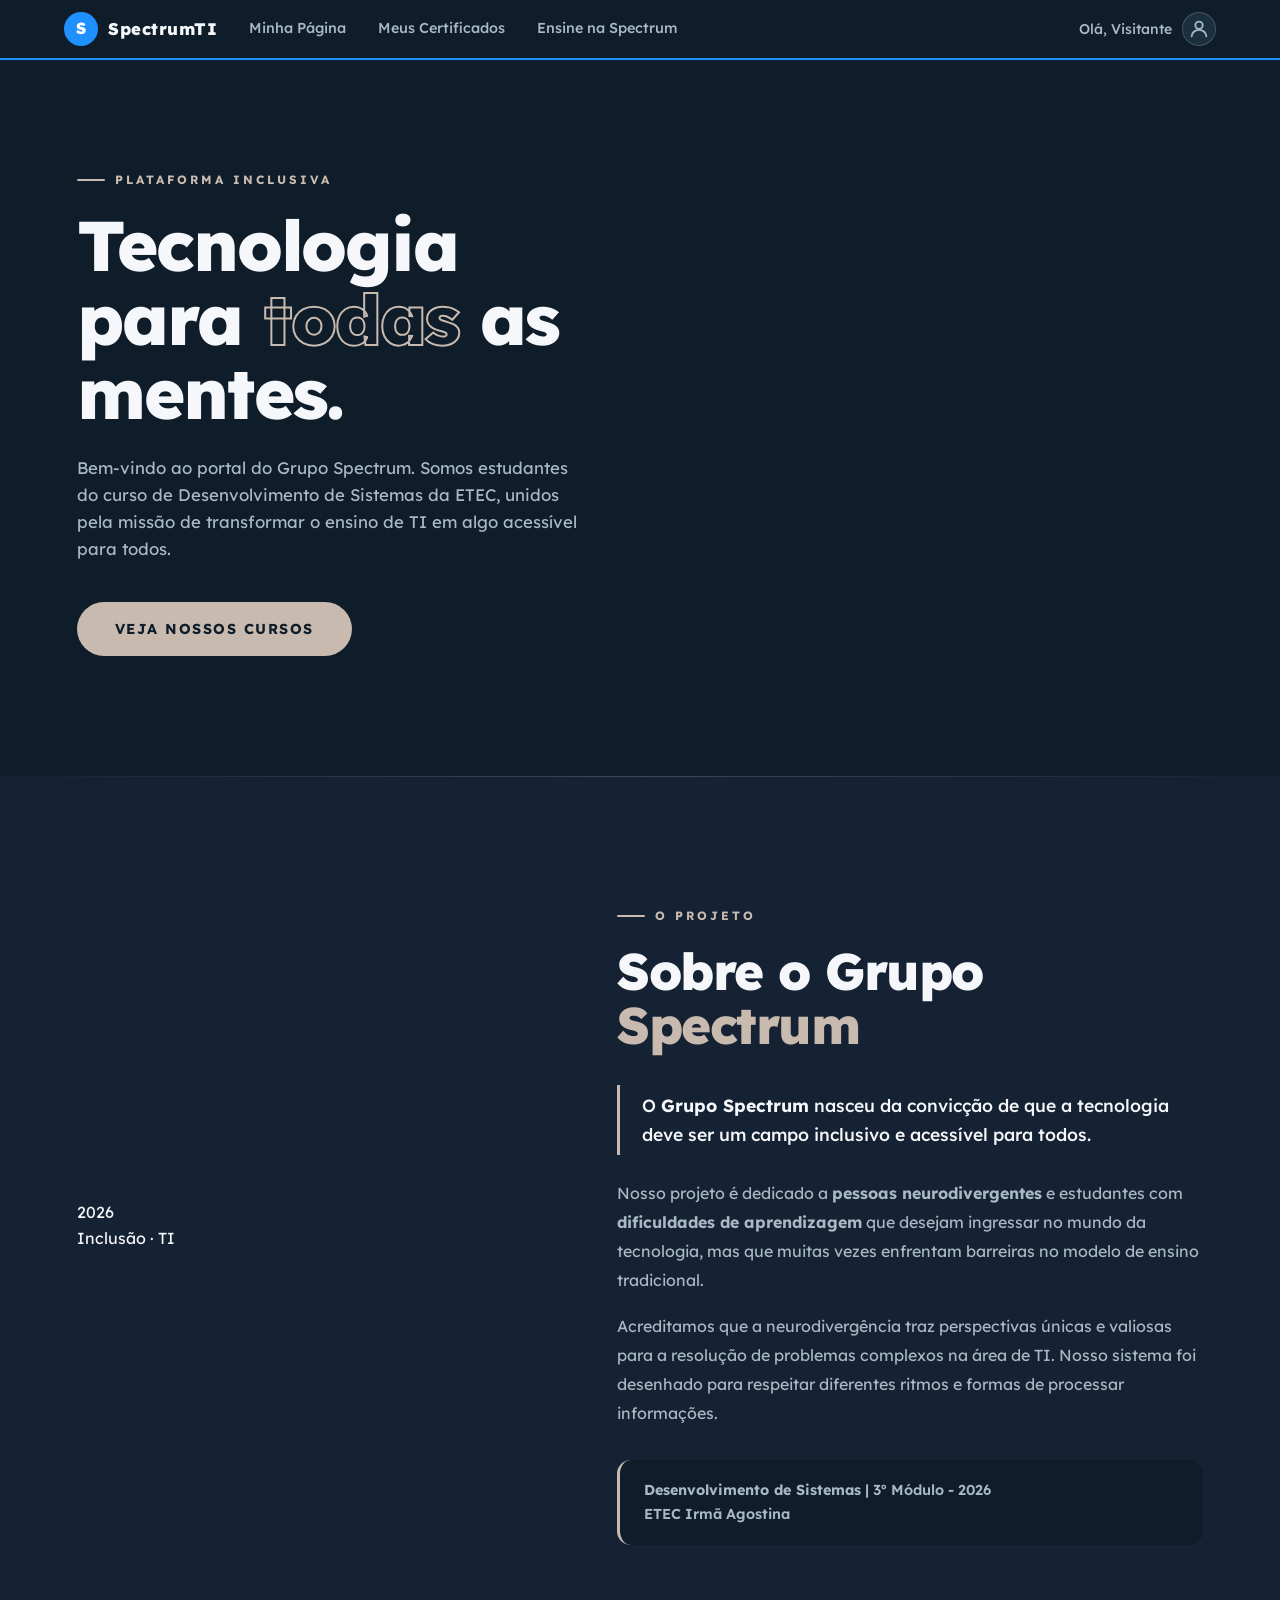
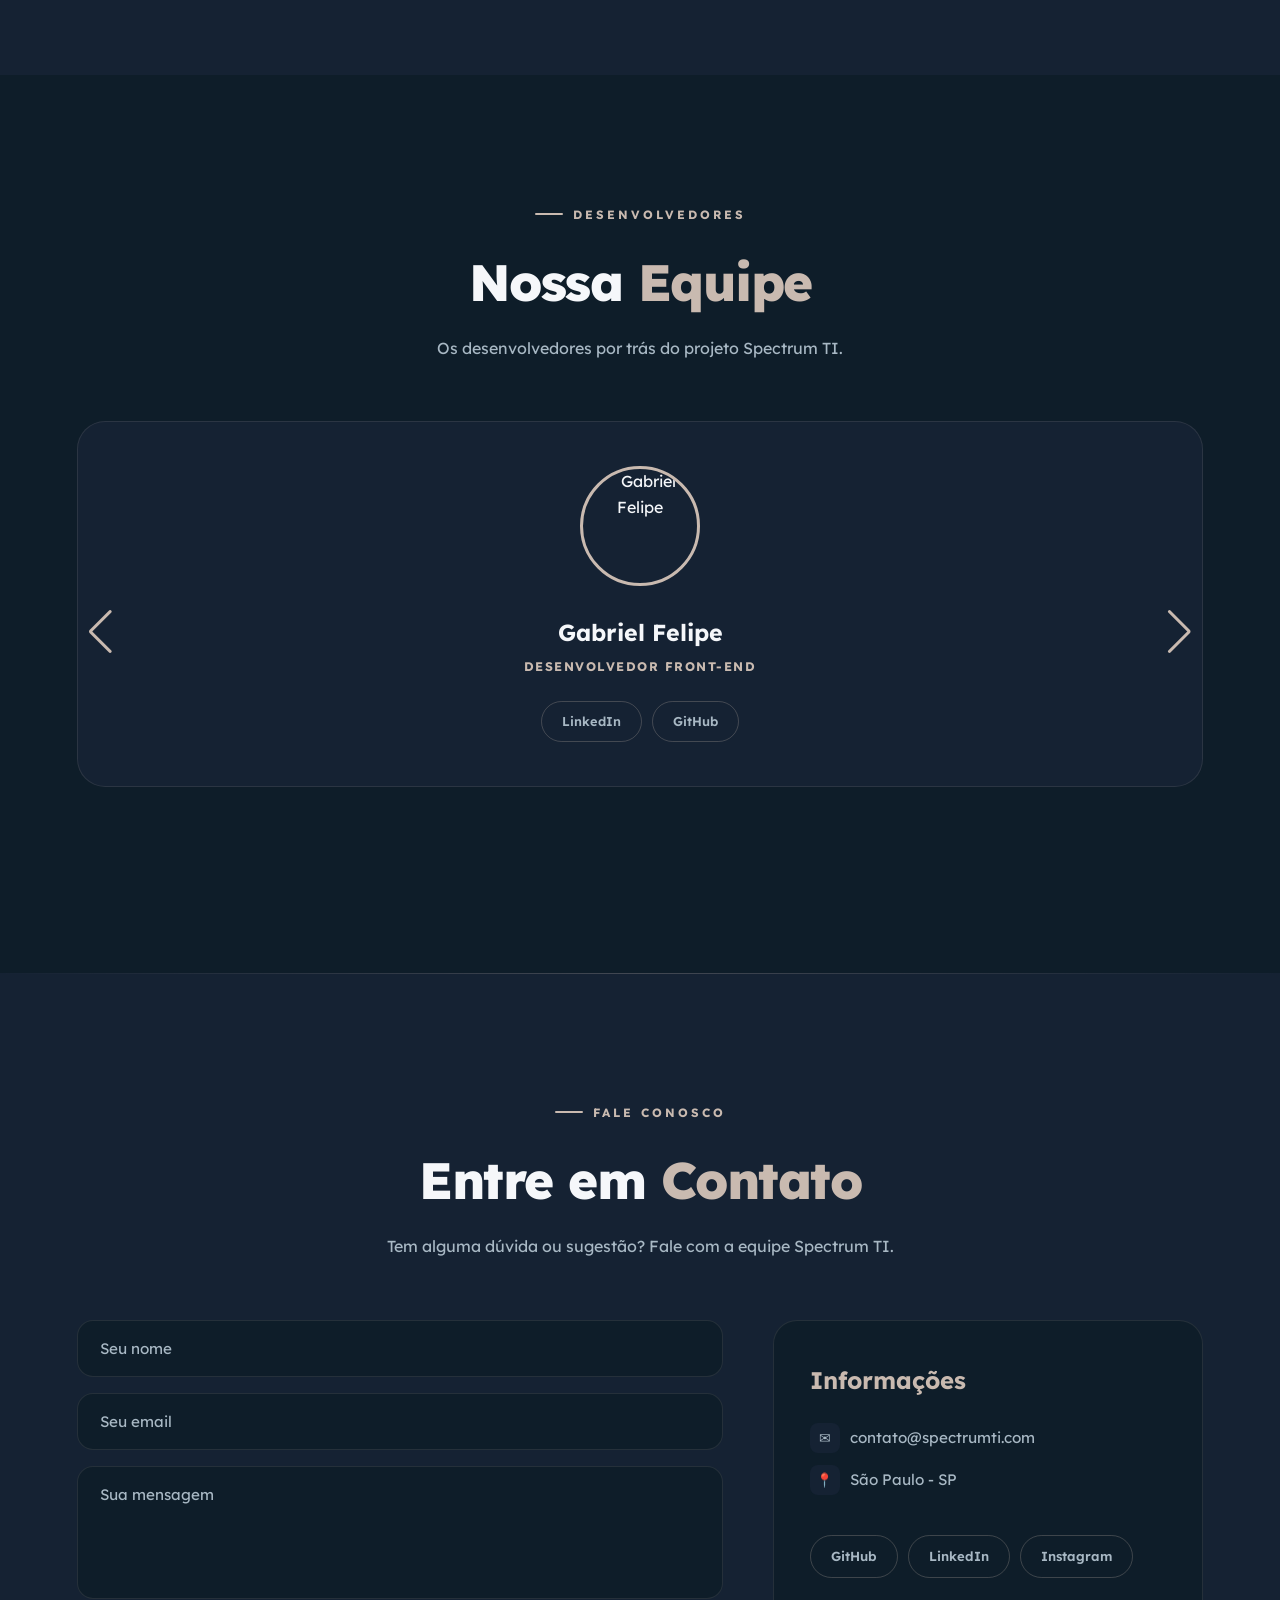
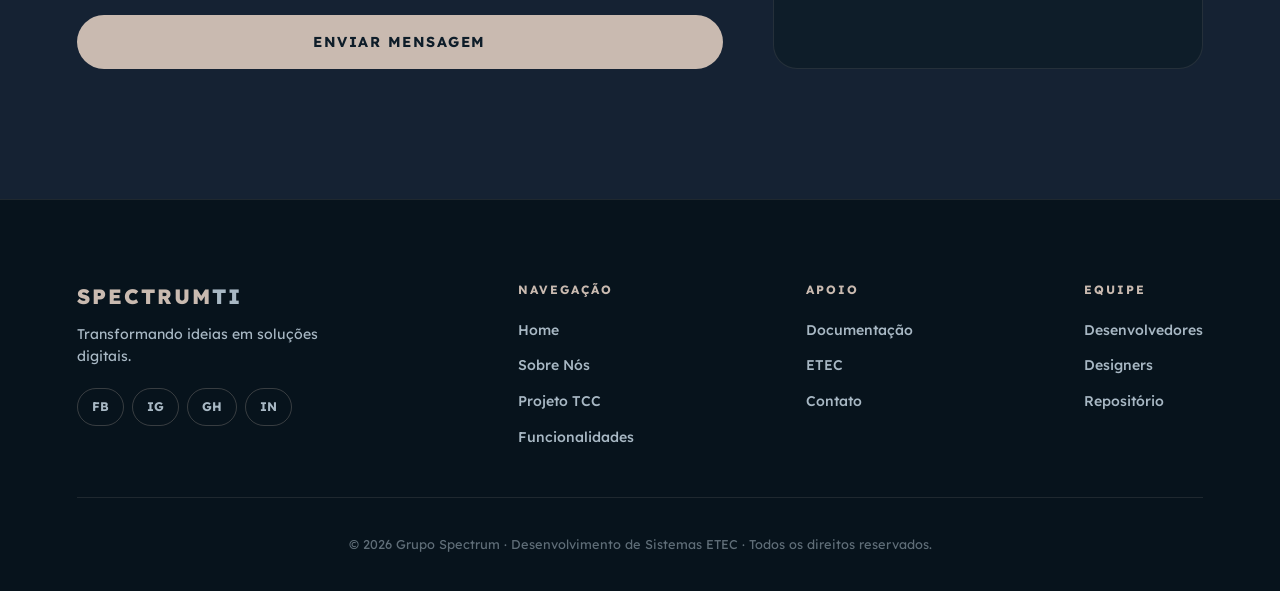
==== index.html @ 2d12f54b "Atualização da landing page" ====
<!DOCTYPE html>
<html lang="pt-br">

<head>
    <meta charset="UTF-8">
    <meta name="viewport" content="width=device-width, initial-scale=1.0">
    <title>Spectrum TI</title>
    <link rel="stylesheet" href="index.css">
    <link rel="shortcut icon" href="favicon.ico" type="image/x-icon">
    <link rel="preconnect" href="https://fonts.googleapis.com">
    <link rel="preconnect" href="https://fonts.gstatic.com" crossorigin>
    <link href="https://fonts.googleapis.com/css2?family=Lexend:wght@400;500;600;700;800&display=swap" rel="stylesheet">
    <link rel="stylesheet" href="https://cdn.jsdelivr.net/npm/swiper@11/swiper-bundle.min.css" />
</head>

<body>

    <!-- HEADER -->
    <header>
        <div class="header-left">
            <div class="site-logo">
                <div class="logo-icon">S</div>
            </div>
            <div class="siteName"><p>SpectrumTI</p></div>
        </div>

        <nav class="navbar">
            <a href="#sobre">Minha Página</a>
            <a href="#equipe">Meus Certificados</a>
            <a href="#">Ensine na Spectrum</a>
        </nav>

        <div class="header-right">
            <span class="header-greeting">Olá, Visitante</span>
            <a href="html/login.html" class="avatar-btn" title="Login">
                <svg xmlns="http://www.w3.org/2000/svg" width="22" height="22" viewBox="0 0 24 24" fill="none" stroke="currentColor" stroke-width="2" stroke-linecap="round" stroke-linejoin="round"><circle cx="12" cy="8" r="4"/><path d="M4 20c0-4 3.6-7 8-7s8 3 8 7"/></svg>
            </a>
        </div>
    </header>

    <!-- HERO -->
    <div class="principalContainer">
        <div class="titulo">
            <div class="hero-eyebrow">Plataforma inclusiva</div>
            <h1>Tecnologia para <span class="highlight">todas</span> as mentes.</h1>
            <p>Bem-vindo ao portal do Grupo Spectrum. Somos estudantes do curso de Desenvolvimento de Sistemas da ETEC, unidos pela missão de transformar o ensino de TI em algo acessível para todos.</p>
            <a href="../Tela Cursos/telaCursos.html">
                <button class="button-74" role="button">Veja nossos Cursos</button>
            </a>
        </div>


    </div>

    <!-- SOBRE -->
    <section class="sobre-nos" id="sobre">
        <div class="sobre-container reveal">

            <div class="sobre-decoracao">
                <div class="caixa-destaque">
                    <span class="ano-destaque">2026</span>
                    <p>Inclusão · TI</p>
                </div>
            </div>

            <div class="sobre-content">
                <div class="accent-line">O Projeto</div>
                <h2 class="sobre-titulo">Sobre o Grupo <span>Spectrum</span></h2>

                <div class="sobre-quote">
                    <p>O <strong>Grupo Spectrum</strong> nasceu da convicção de que a tecnologia deve ser um campo inclusivo e acessível para todos.</p>
                </div>

                <p class="sobre-texto">
                    Nosso projeto é dedicado a <strong>pessoas neurodivergentes</strong> e estudantes com <strong>dificuldades de aprendizagem</strong> que desejam ingressar no mundo da tecnologia, mas que muitas vezes enfrentam barreiras no modelo de ensino tradicional.
                </p>
                <p class="sobre-texto">
                    Acreditamos que a neurodivergência traz perspectivas únicas e valiosas para a resolução de problemas complexos na área de TI. Nosso sistema foi desenhado para respeitar diferentes ritmos e formas de processar informações.
                </p>

                <div class="etec-info">
                    <p><strong>Desenvolvimento de Sistemas</strong> | 3º Módulo - 2026</p>
                    <p>ETEC Irmã Agostina</p>
                </div>
            </div>

        </div>
    </section>

    <!-- EQUIPE -->
    <section class="equipe-section" id="equipe">
        <div class="container-equipe">
            <div class="accent-line center reveal">Desenvolvedores</div>
            <h2 class="titulo-equipe reveal">Nossa <span>Equipe</span></h2>
            <p class="subtitulo-equipe reveal">Os desenvolvedores por trás do projeto Spectrum TI.</p>

            <div class="swiper mySwiper reveal">
                <div class="swiper-wrapper">

                    <div class="swiper-slide">
                        <article class="card-integrante">
                            <div class="foto-container">
                                <img src="./Imagens/fotogb.png" alt="Gabriel Felipe">
                            </div>
                            <div class="info-integrante" id="desenvolvedor">
                                <h3>Gabriel Felipe</h3>
                                <span>Desenvolvedor Front-End</span>
                                <div class="redes-integrante">
                                    <a href="https://www.linkedin.com/in/gabriel-felipe-leme-lazaro-0baa15350/" target="_blank">LinkedIn</a>
                                    <a href="https://github.com/Gabrielfllazaro" target="_blank">GitHub</a>
                                </div>
                            </div>
                        </article>
                    </div>

                    <div class="swiper-slide">
                        <article class="card-integrante">
                            <div class="foto-container">
                                <img src="./Imagens/favicon.ico" alt="João Rafael">
                            </div>
                            <div class="info-integrante" id="desenvolvedor">
                                <h3>João Rafael</h3>
                                <span>Desenvolvedor Front-End</span>
                                <div class="redes-integrante">
                                    <a href="#">LinkedIn</a>
                                    <a href="#">GitHub</a>
                                </div>
                            </div>
                        </article>
                    </div>

                    <div class="swiper-slide">
                        <article class="card-integrante">
                            <div class="foto-container">
                                <img src="./Imagens/favicon.ico" alt="Lucas Machado">
                            </div>
                            <div class="info-integrante" id="desenvolvedor">
                                <h3>Lucas Machado</h3>
                                <span>Desenvolvedor Back-End</span>
                                <div class="redes-integrante">
                                    <a href="#">LinkedIn</a>
                                    <a href="#">GitHub</a>
                                </div>
                            </div>
                        </article>
                    </div>

                    <div class="swiper-slide">
                        <article class="card-integrante">
                            <div class="foto-container">
                                <img src="./Imagens/favicon.ico" alt="Kamilly Santos">
                            </div>
                            <div class="info-integrante" id="design1">
                                <h3>Kamilly Santos</h3>
                                <span>Designer & Documentação</span>
                                <div class="redes-integrante">
                                    <a href="#">LinkedIn</a>
                                    <a href="#">GitHub</a>
                                </div>
                            </div>
                        </article>
                    </div>

                    <div class="swiper-slide">
                        <article class="card-integrante">
                            <div class="foto-container">
                                <img src="./Imagens/favicon.ico" alt="Kaffer Dias">
                            </div>
                            <div class="info-integrante" id="design1">
                                <h3>Kaffer Dias</h3>
                                <span>Líder & Designer</span>
                                <div class="redes-integrante">
                                    <a href="#">LinkedIn</a>
                                    <a href="#">GitHub</a>
                                </div>
                            </div>
                        </article>
                    </div>

                </div>
                <div class="swiper-button-next"></div>
                <div class="swiper-button-prev"></div>
                <div class="swiper-pagination"></div>
            </div>
        </div>
    </section>

    <!-- CONTATO -->
    <section class="contato-section" id="contato">
        <div class="contato-container reveal">
            <div class="accent-line center">Fale Conosco</div>
            <h2 class="contato-titulo">Entre em <span>Contato</span></h2>
            <p class="contato-subtitulo">Tem alguma dúvida ou sugestão? Fale com a equipe Spectrum TI.</p>

            <div class="contato-content">
                <form class="contato-form" id="forms">
                    <input type="text" placeholder="Seu nome" aria-label="Seu nome" required>
                    <input type="email" placeholder="Seu email" aria-label="Seu email" required>
                    <textarea placeholder="Sua mensagem" rows="5" aria-label="Sua mensagem" required></textarea>
                    <button type="submit">Enviar mensagem</button>
                </form>

                <div class="contato-info">
                    <h3>Informações</h3>
                    <p><span class="info-icon">✉</span> contato@spectrumti.com</p>
                    <p><span class="info-icon">📍</span> São Paulo - SP</p>
                    <div class="contato-social">
                        <a href="#">GitHub</a>
                        <a href="#">LinkedIn</a>
                        <a href="#">Instagram</a>
                    </div>
                </div>
            </div>
        </div>
    </section>

    <!-- FOOTER -->
    <footer class="footer-spectrum">
        <div class="footer-container">

            <div class="footer-col">
                <h2 class="footer-logo">SPECTRUM<span>TI</span></h2>
                <p>Transformando ideias em soluções digitais.</p>
                <div class="social-icons">
                    <a href="#">FB</a>
                    <a href="#">IG</a>
                    <a href="#">GH</a>
                    <a href="#">IN</a>
                </div>
            </div>

            <div class="footer-col">
                <h3>Navegação</h3>
                <ul>
                    <li><a href="#">Home</a></li>
                    <li><a href="#sobre">Sobre Nós</a></li>
                    <li><a href="#">Projeto TCC</a></li>
                    <li><a href="#">Funcionalidades</a></li>
                </ul>
            </div>

            <div class="footer-col">
                <h3>Apoio</h3>
                <ul>
                    <li><a href="https://github.com/Gabrielfllazaro/ProjetoTCC" target="_blank">Documentação</a></li>
                    <li><a href="https://etecia.com.br/" target="_blank">ETEC</a></li>
                    <li><a href="#contato">Contato</a></li>
                </ul>
            </div>

            <div class="footer-col">
                <h3>Equipe</h3>
                <ul>
                    <li><a href="#desenvolvedor">Desenvolvedores</a></li>
                    <li><a href="#design1">Designers</a></li>
                    <li><a href="https://github.com/Gabrielfllazaro/ProjetoTCC" target="_blank">Repositório</a></li>
                </ul>
            </div>

        </div>
        <div class="footer-bottom">
            <p>&copy; 2026 Grupo Spectrum · Desenvolvimento de Sistemas ETEC · Todos os direitos reservados.</p>
        </div>
    </footer>

    <script src="https://cdn.jsdelivr.net/npm/swiper@11/swiper-bundle.min.js"></script>
    <script src="./js/carrosel.js"></script>
    <script>
        const reveals = document.querySelectorAll('.reveal');
        const io = new IntersectionObserver((entries) => {
            entries.forEach(e => {
                if (e.isIntersecting) {
                    e.target.classList.add('visible');
                    io.unobserve(e.target);
                }
            });
        }, { threshold: 0.1 });
        reveals.forEach(el => io.observe(el));
    </script>

</body>
</html>
---- index.css ----
@import url('https://fonts.googleapis.com/css2?family=Lexend:wght@400;500;600;700;800&display=swap');

/* ─── RESET & VARIÁVEIS ─── */
* { margin: 0; padding: 0; box-sizing: border-box; }

:root {
    --bg:          #0E1D29;
    --bg-soft:     #152233;
    --card:        #1E384B;
    --text:        #F5F7FA;
    --text-soft:   #A8B8C4;
    --accent:      #C9BAB0;
    --border:      rgba(201, 186, 176, 0.12);
    --border-hard: rgba(201, 186, 176, 0.25);
}

html { scroll-behavior: smooth; }

body {
    background: var(--bg);
    color: var(--text);
    font-family: 'Lexend', sans-serif;
    line-height: 1.6;
    overflow-x: hidden;
}

/* ─── SCROLL REVEAL ─── */
.reveal {
    opacity: 0;
    transform: translateY(28px);
    transition: opacity .7s ease, transform .7s ease;
}
.reveal.visible {
    opacity: 1;
    transform: translateY(0);
}

/* ─── ACCENT LINE (eyebrow) ─── */
.accent-line {
    display: flex;
    align-items: center;
    gap: 10px;
    color: var(--accent);
    font-size: 0.75rem;
    font-weight: 700;
    letter-spacing: 3px;
    text-transform: uppercase;
    margin-bottom: 18px;
}
.accent-line::before {
    content: "";
    width: 28px;
    height: 2px;
    background: var(--accent);
    border-radius: 2px;
    flex-shrink: 0;
}
.accent-line.center { justify-content: center; }

/* ─── HEADER ─── */
header {
    width: 100%;
    padding: 0 5%;
    height: 60px;
    border-bottom: 2px solid #1E90FF;
    display: flex;
    justify-content: space-between;
    align-items: center;
    position: sticky;
    top: 0;
    background: #0E1D29;
    z-index: 999;
    gap: 32px;
}

.header-left {
    display: flex;
    align-items: center;
    gap: 10px;
    flex-shrink: 0;
}

.logo-icon {
    width: 34px; height: 34px;
    background: #1E90FF;
    border-radius: 50%;
    display: flex;
    align-items: center;
    justify-content: center;
    font-size: 1rem;
    font-weight: 800;
    color: #fff;
}

.siteName p {
    font-size: 1.05rem;
    font-weight: 800;
    letter-spacing: 0.5px;
    color: var(--text);
}

.navbar {
    display: flex;
    align-items: center;
    gap: 32px;
    flex: 1;
}

.navbar a {
    text-decoration: none;
    color: var(--text-soft);
    font-weight: 500;
    font-size: 0.9rem;
    transition: color .25s;
    white-space: nowrap;
}
.navbar a:hover { color: var(--text); }

.header-right {
    display: flex;
    align-items: center;
    gap: 10px;
    flex-shrink: 0;
}

.header-greeting {
    font-size: 0.88rem;
    color: var(--text-soft);
    font-weight: 500;
    white-space: nowrap;
}

.avatar-btn {
    width: 34px; height: 34px;
    border-radius: 50%;
    background: #1a3040;
    border: 1px solid var(--border-hard);
    display: flex;
    align-items: center;
    justify-content: center;
    color: var(--text-soft);
    text-decoration: none;
    transition: border-color .25s, color .25s;
}
.avatar-btn:hover { border-color: #1E90FF; color: var(--text); }

/* ─── HERO ─── */
.principalContainer {
    max-width: 1300px;
    margin: 0 auto;
    padding: 110px 6% 120px;
    display: grid;
    grid-template-columns: 1fr 1fr;
    align-items: center;
    gap: 60px;
}

/* Eyebrow do hero */
.hero-eyebrow {
    display: flex;
    align-items: center;
    gap: 10px;
    color: var(--accent);
    font-size: 0.75rem;
    font-weight: 700;
    letter-spacing: 3px;
    text-transform: uppercase;
    margin-bottom: 20px;
    opacity: 0;
    animation: fadeUp .6s .1s forwards;
}
.hero-eyebrow::before {
    content: "";
    width: 28px; height: 2px;
    background: var(--accent);
    border-radius: 2px;
}

.titulo h1 {
    font-size: clamp(3.2rem, 5.5vw, 5.2rem);
    font-weight: 800;
    line-height: 1.05;
    letter-spacing: -2px;
    margin-bottom: 24px;
    color: var(--text);
    opacity: 0;
    animation: fadeUp .7s .25s forwards;
}

.titulo h1 .highlight {
    color: transparent;
    -webkit-text-stroke: 2px var(--accent);
}

.titulo p {
    font-size: 1.05rem;
    color: var(--text-soft);
    max-width: 50ch;
    margin-bottom: 40px;
    opacity: 0;
    animation: fadeUp .7s .4s forwards;
}

.button-74 {
    background: var(--accent);
    color: var(--bg);
    border: none;
    padding: 18px 38px;
    border-radius: 50px;
    font-family: 'Lexend', sans-serif;
    font-size: 0.9rem;
    font-weight: 700;
    text-transform: uppercase;
    letter-spacing: 1.5px;
    cursor: pointer;
    transition: transform .25s, background .25s;
    opacity: 0;
    animation: fadeUp .7s .55s forwards;
}
.button-74:hover { transform: translateY(-3px); background: var(--text); }

/* Collage lado direito */
.hero-collage {
    position: relative;
    height: 520px;
    opacity: 0;
    animation: fadeIn .9s .5s forwards;
}

.hero-dots {
    position: absolute;
    top: -20px; right: 0;
    width: 110px; height: 110px;
    background-image: radial-gradient(circle, var(--accent) 1.5px, transparent 1.5px);
    background-size: 14px 14px;
    opacity: 0.15;
    z-index: 0;
}

.collage-card {
    position: absolute;
    border-radius: 22px;
    overflow: hidden;
    box-shadow: 0 20px 50px rgba(0,0,0,.5);
}

.collage-card img {
    width: 100%; height: 100%;
    object-fit: cover;
    display: block;
}

.c1 {
    width: 255px; height: 330px;
    top: 30px; left: 30px;
    background: linear-gradient(145deg, #1E3A50, #2A5570);
    transform: rotate(-3deg);
    z-index: 1;
}
.c2 {
    width: 210px; height: 190px;
    top: 10px; right: 10px;
    background: linear-gradient(145deg, #2C4A60, #1A3345);
    transform: rotate(2.5deg);
    z-index: 2;
}
.c3 {
    width: 195px; height: 215px;
    bottom: 30px; right: 50px;
    background: linear-gradient(145deg, #3A5A6E, #1E3A50);
    transform: rotate(-2deg);
    z-index: 3;
}

.placeholder-img {
    width: 100%; height: 100%;
    display: flex;
    align-items: center;
    justify-content: center;
    font-size: 0.75rem;
    font-weight: 600;
    color: rgba(255,255,255,.2);
    letter-spacing: 1px;
    text-transform: uppercase;
}

.hero-badge {
    position: absolute;
    bottom: 55px; left: 10px;
    background: var(--bg-soft);
    border: 1px solid var(--border-hard);
    border-radius: 14px;
    padding: 14px 20px;
    z-index: 10;
    backdrop-filter: blur(10px);
}
.badge-num {
    font-size: 1.7rem;
    font-weight: 800;
    color: var(--accent);
    letter-spacing: -1px;
    line-height: 1;
}
.badge-label {
    font-size: 0.68rem;
    color: var(--text-soft);
    text-transform: uppercase;
    letter-spacing: 1.5px;
    font-weight: 600;
    margin-top: 4px;
}

/* ─── SOBRE ─── */
.sobre-nos {
    padding: 130px 6%;
    background: var(--bg-soft);
    position: relative;
}
.sobre-nos::before {
    content: "";
    position: absolute;
    top: 0; left: 0; right: 0;
    height: 1px;
    background: linear-gradient(90deg, transparent, var(--accent), transparent);
    opacity: 0.25;
}

.sobre-container {
    max-width: 1300px;
    margin: 0 auto;
    display: grid;
    grid-template-columns: 1fr 1.3fr;
    gap: 90px;
    align-items: center;
}

/* Foto à esquerda */
.sobre-decoracao { position: relative; }

.sobre-photo {
    width: 100%;
    aspect-ratio: 4/5;
    border-radius: 26px;
    overflow: hidden;
    background: linear-gradient(145deg, #1A3347, #2A5570 60%, #1A3347);
    box-shadow: 0 28px 64px rgba(0,0,0,.45);
}
.sobre-photo img {
    width: 100%; height: 100%;
    object-fit: cover;
    display: block;
}

.sobre-float {
    position: absolute;
    bottom: -20px; right: -20px;
    background: var(--bg);
    border: 1px solid var(--border-hard);
    border-radius: 18px;
    padding: 18px 26px;
    min-width: 160px;
}
.float-year {
    font-size: 2.2rem;
    font-weight: 800;
    color: var(--accent);
    letter-spacing: -2px;
    line-height: 1;
}
.float-label {
    font-size: 0.68rem;
    font-weight: 700;
    color: var(--text-soft);
    text-transform: uppercase;
    letter-spacing: 2px;
    margin-top: 5px;
}

/* Texto à direita */
.sobre-titulo {
    font-size: clamp(2.6rem, 4vw, 3.8rem);
    font-weight: 800;
    letter-spacing: -1.5px;
    line-height: 1.07;
    margin-bottom: 32px;
}
.sobre-titulo span { color: var(--accent); }

.sobre-quote {
    border-left: 3px solid var(--accent);
    padding: 6px 0 6px 22px;
    margin-bottom: 24px;
}
.sobre-quote p {
    font-size: 1.1rem;
    color: var(--text);
    font-weight: 500;
    line-height: 1.65;
}

.sobre-texto {
    font-size: 1rem;
    color: var(--text-soft);
    line-height: 1.8;
    margin-bottom: 18px;
}

.etec-info {
    margin-top: 32px;
    padding: 18px 24px;
    border-radius: 14px;
    background: var(--bg);
    border-left: 3px solid var(--accent);
}
.etec-info p {
    color: var(--text-soft);
    font-size: 0.9rem;
    font-weight: 600;
    line-height: 1.7;
}

/* ─── EQUIPE ─── */
.equipe-section {
    padding: 130px 6%;
}

.container-equipe {
    max-width: 1300px;
    margin: 0 auto;
    text-align: center;
}

.titulo-equipe {
    font-size: clamp(2.6rem, 4vw, 3.8rem);
    font-weight: 800;
    letter-spacing: -1.5px;
    margin-bottom: 12px;
}
.titulo-equipe span { color: var(--accent); }

.subtitulo-equipe {
    color: var(--text-soft);
    font-size: 1rem;
    margin-bottom: 60px;
}

/* Swiper overrides */
.swiper { padding-bottom: 56px !important; }

.swiper-button-next,
.swiper-button-prev {
    color: var(--accent) !important;
}

.swiper-pagination-bullet {
    background: var(--text-soft) !important;
    opacity: 0.4;
}
.swiper-pagination-bullet-active {
    background: var(--accent) !important;
    opacity: 1;
}

.card-integrante {
    background: var(--bg-soft);
    border: 1px solid var(--border);
    border-radius: 28px;
    padding: 44px 28px;
    transition: transform .3s, border-color .3s, background .3s;
    text-align: center;
}
.card-integrante:hover {
    transform: translateY(-8px);
    border-color: var(--accent);
    background: var(--card);
}

.foto-container {
    width: 120px; height: 120px;
    margin: 0 auto 28px;
    border-radius: 50%;
    overflow: hidden;
    border: 3px solid var(--accent);
}
.foto-container img {
    width: 100%; height: 100%;
    object-fit: cover;
}

.info-integrante h3 {
    font-size: 1.45rem;
    font-weight: 700;
    margin-bottom: 6px;
}
.info-integrante span {
    color: var(--accent);
    font-size: 0.78rem;
    font-weight: 700;
    text-transform: uppercase;
    letter-spacing: 1.5px;
    display: block;
    margin-bottom: 24px;
}

.redes-integrante {
    display: flex;
    justify-content: center;
    gap: 10px;
    flex-wrap: wrap;
}
.redes-integrante a {
    text-decoration: none;
    color: var(--text-soft);
    border: 1px solid var(--border-hard);
    padding: 9px 20px;
    border-radius: 50px;
    font-size: 0.8rem;
    font-weight: 600;
    transition: .25s;
}
.redes-integrante a:hover {
    background: var(--accent);
    color: var(--bg);
    border-color: var(--accent);
}

/* ─── CONTATO ─── */
.contato-section {
    padding: 130px 6%;
    background: var(--bg-soft);
    position: relative;
}
.contato-section::before {
    content: "";
    position: absolute;
    top: 0; left: 0; right: 0;
    height: 1px;
    background: linear-gradient(90deg, transparent, var(--accent), transparent);
    opacity: 0.25;
}

.contato-container {
    max-width: 1300px;
    margin: 0 auto;
    text-align: center;
}

.contato-titulo {
    font-size: clamp(2.6rem, 4vw, 3.8rem);
    font-weight: 800;
    letter-spacing: -1.5px;
    margin-bottom: 12px;
}
.contato-titulo span { color: var(--accent); }

.contato-subtitulo {
    color: var(--text-soft);
    font-size: 1rem;
    margin-bottom: 60px;
}

.contato-content {
    display: grid;
    grid-template-columns: 1.5fr 1fr;
    gap: 50px;
    text-align: left;
}

.contato-form {
    display: flex;
    flex-direction: column;
    gap: 16px;
}
.contato-form input,
.contato-form textarea {
    background: var(--bg);
    border: 1px solid var(--border);
    color: var(--text);
    padding: 18px 22px;
    border-radius: 16px;
    font-family: 'Lexend', sans-serif;
    font-size: 0.95rem;
    resize: none;
    transition: border-color .25s;
}
.contato-form input::placeholder,
.contato-form textarea::placeholder { color: var(--text-soft); }
.contato-form input:focus,
.contato-form textarea:focus {
    outline: none;
    border-color: var(--accent);
}
.contato-form button {
    background: var(--accent);
    color: var(--bg);
    border: none;
    padding: 18px;
    border-radius: 50px;
    font-family: 'Lexend', sans-serif;
    font-size: 0.9rem;
    font-weight: 700;
    text-transform: uppercase;
    letter-spacing: 1.5px;
    cursor: pointer;
    transition: .25s;
}
.contato-form button:hover { background: var(--text); transform: translateY(-2px); }

.contato-info {
    background: var(--bg);
    border: 1px solid var(--border);
    border-radius: 24px;
    padding: 40px 36px;
    display: flex;
    flex-direction: column;
    gap: 0;
}
.contato-info h3 {
    font-size: 1.5rem;
    font-weight: 700;
    color: var(--accent);
    margin-bottom: 24px;
}
.contato-info p {
    color: var(--text-soft);
    font-size: 0.95rem;
    margin-bottom: 12px;
    display: flex;
    align-items: center;
    gap: 10px;
}
.info-icon {
    width: 30px; height: 30px;
    background: var(--bg-soft);
    border-radius: 8px;
    display: flex;
    align-items: center;
    justify-content: center;
    font-size: 0.85rem;
    flex-shrink: 0;
}

.contato-social {
    display: flex;
    gap: 10px;
    flex-wrap: wrap;
    margin-top: 28px;
}
.contato-social a {
    text-decoration: none;
    color: var(--text-soft);
    border: 1px solid var(--border-hard);
    padding: 10px 20px;
    border-radius: 50px;
    font-size: 0.82rem;
    font-weight: 600;
    transition: .25s;
}
.contato-social a:hover {
    background: var(--accent);
    color: var(--bg);
    border-color: var(--accent);
}

/* ─── FOOTER ─── */
.footer-spectrum {
    background: #07131C;
    padding: 80px 6% 36px;
    border-top: 1px solid var(--border);
}

.footer-container {
    max-width: 1300px;
    margin: 0 auto;
    display: flex;
    justify-content: space-between;
    gap: 50px;
    flex-wrap: wrap;
    padding-bottom: 48px;
    margin-bottom: 36px;
    border-bottom: 1px solid var(--border);
}

.footer-logo {
    font-size: 1.3rem;
    font-weight: 800;
    letter-spacing: 2px;
    color: var(--accent);
    margin-bottom: 10px;
}
.footer-logo span { color: var(--text-soft); }

.footer-col > p {
    color: var(--text-soft);
    font-size: 0.88rem;
    max-width: 30ch;
    margin-bottom: 20px;
}

.social-icons {
    display: flex;
    gap: 8px;
}
.social-icons a {
    text-decoration: none;
    color: var(--text-soft);
    border: 1px solid var(--border-hard);
    padding: 8px 14px;
    border-radius: 50px;
    font-size: 0.78rem;
    font-weight: 700;
    transition: .25s;
}
.social-icons a:hover { background: var(--accent); color: var(--bg); border-color: var(--accent); }

.footer-col h3 {
    font-size: 0.75rem;
    font-weight: 700;
    text-transform: uppercase;
    letter-spacing: 2px;
    color: var(--accent);
    margin-bottom: 18px;
}

.footer-col ul {
    list-style: none;
    display: flex;
    flex-direction: column;
    gap: 10px;
}
.footer-col ul li a {
    text-decoration: none;
    color: var(--text-soft);
    font-size: 0.88rem;
    font-weight: 500;
    transition: color .2s;
}
.footer-col ul li a:hover { color: var(--accent); }

.footer-bottom {
    max-width: 1300px;
    margin: 0 auto;
    text-align: center;
    color: var(--text-soft);
    font-size: 0.8rem;
    opacity: 0.55;
}

/* ─── ANIMAÇÕES ─── */
@keyframes fadeUp {
    from { opacity: 0; transform: translateY(22px); }
    to   { opacity: 1; transform: translateY(0); }
}
@keyframes fadeIn {
    from { opacity: 0; }
    to   { opacity: 1; }
}

/* ─── RESPONSIVO ─── */
@media (max-width: 1024px) {
    .principalContainer { grid-template-columns: 1fr; }
    .hero-collage { display: none; }
    .sobre-container { grid-template-columns: 1fr; gap: 60px; }
    .sobre-float { right: 0; bottom: -16px; }
    .contato-content { grid-template-columns: 1fr; }
}

@media (max-width: 600px) {
    .navbar { display: none; }
    .titulo h1 { font-size: 2.8rem; letter-spacing: -1px; }
    .sobre-titulo,
    .titulo-equipe,
    .contato-titulo { font-size: 2.4rem; }
    .footer-container { flex-direction: column; gap: 32px; }
}
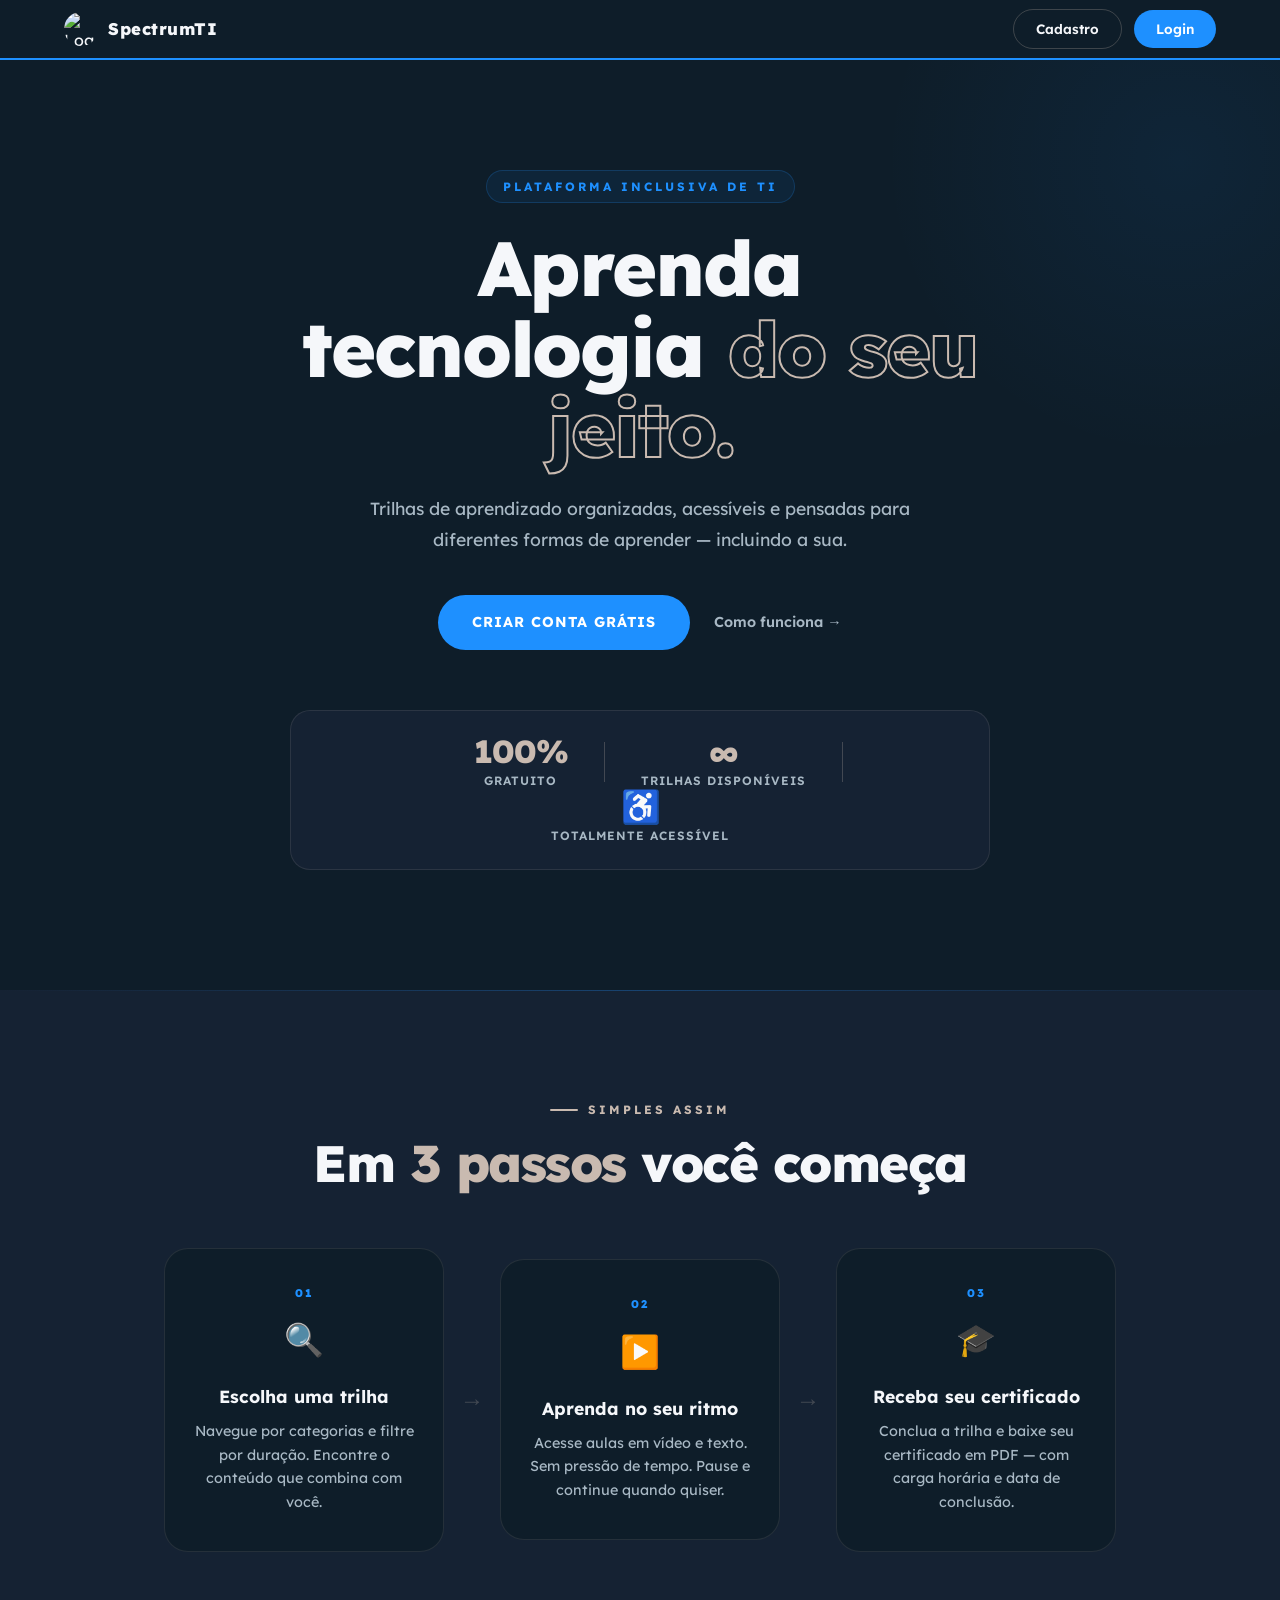
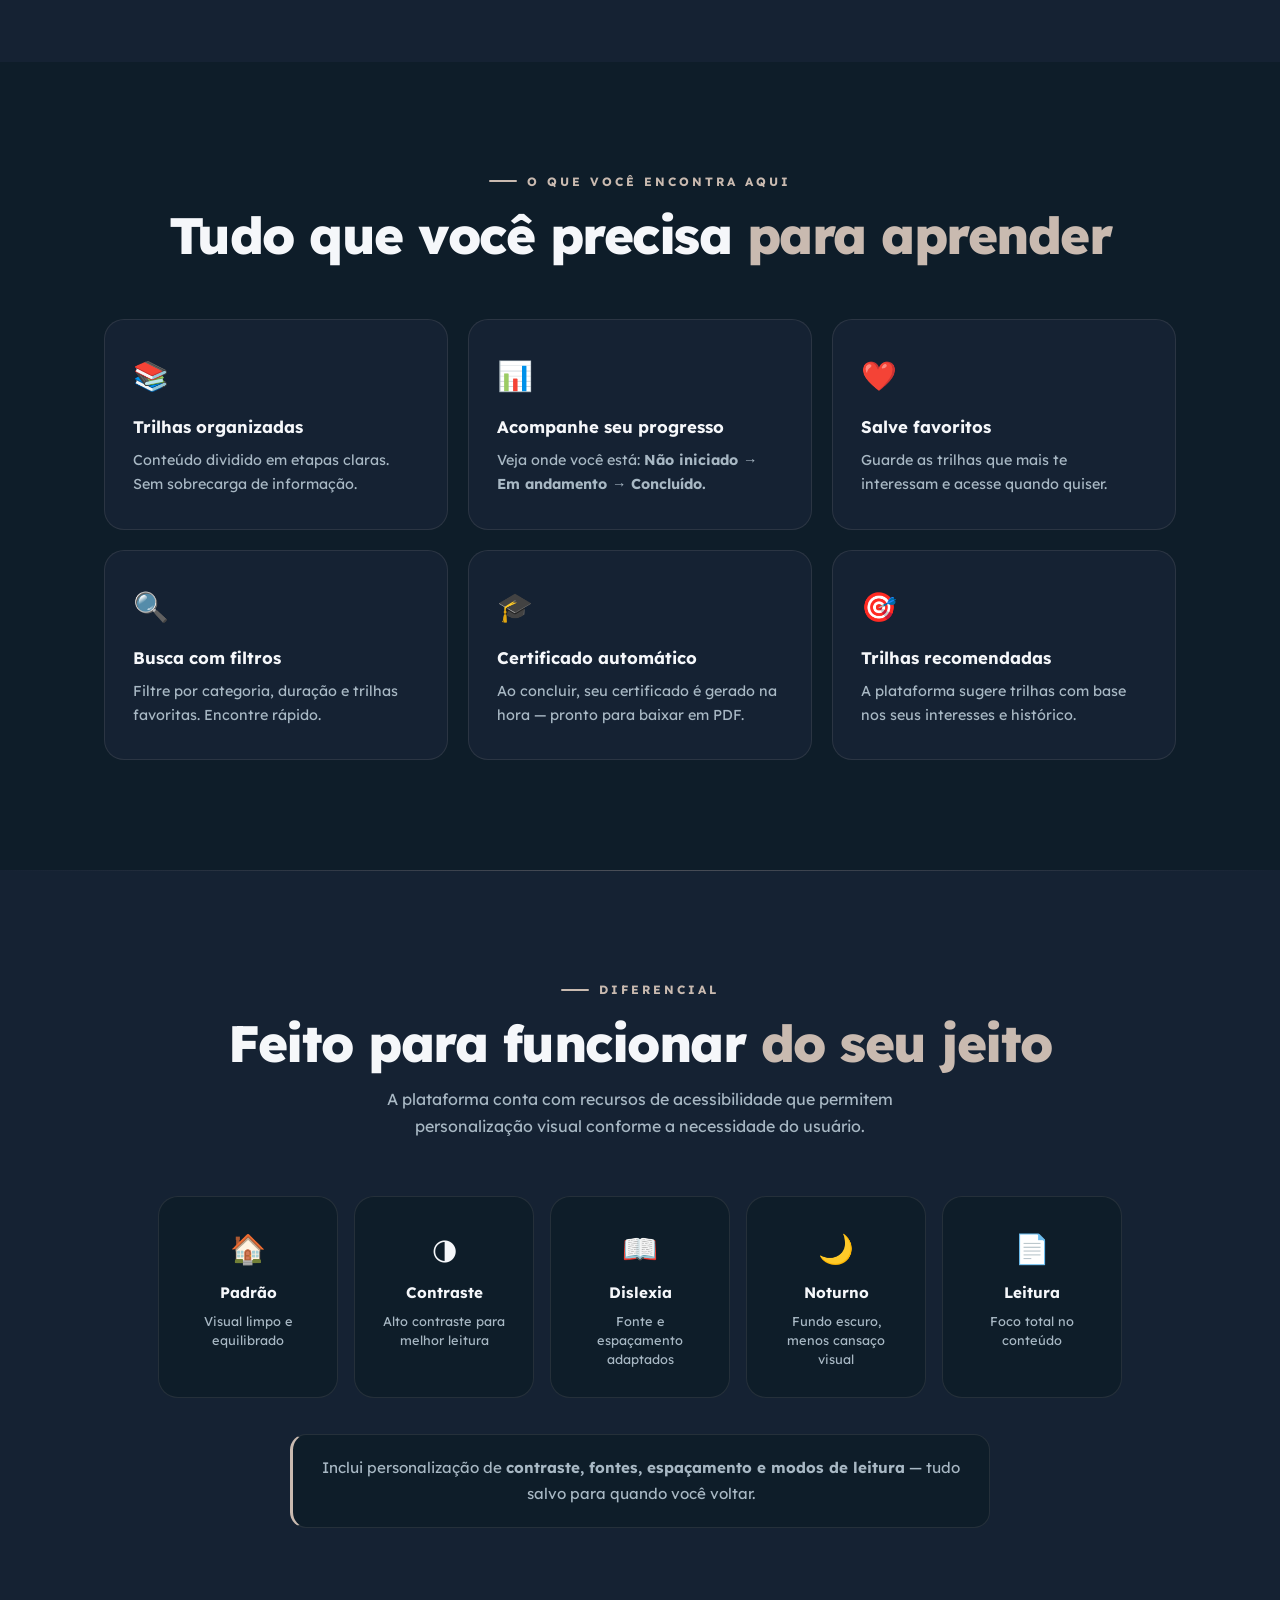
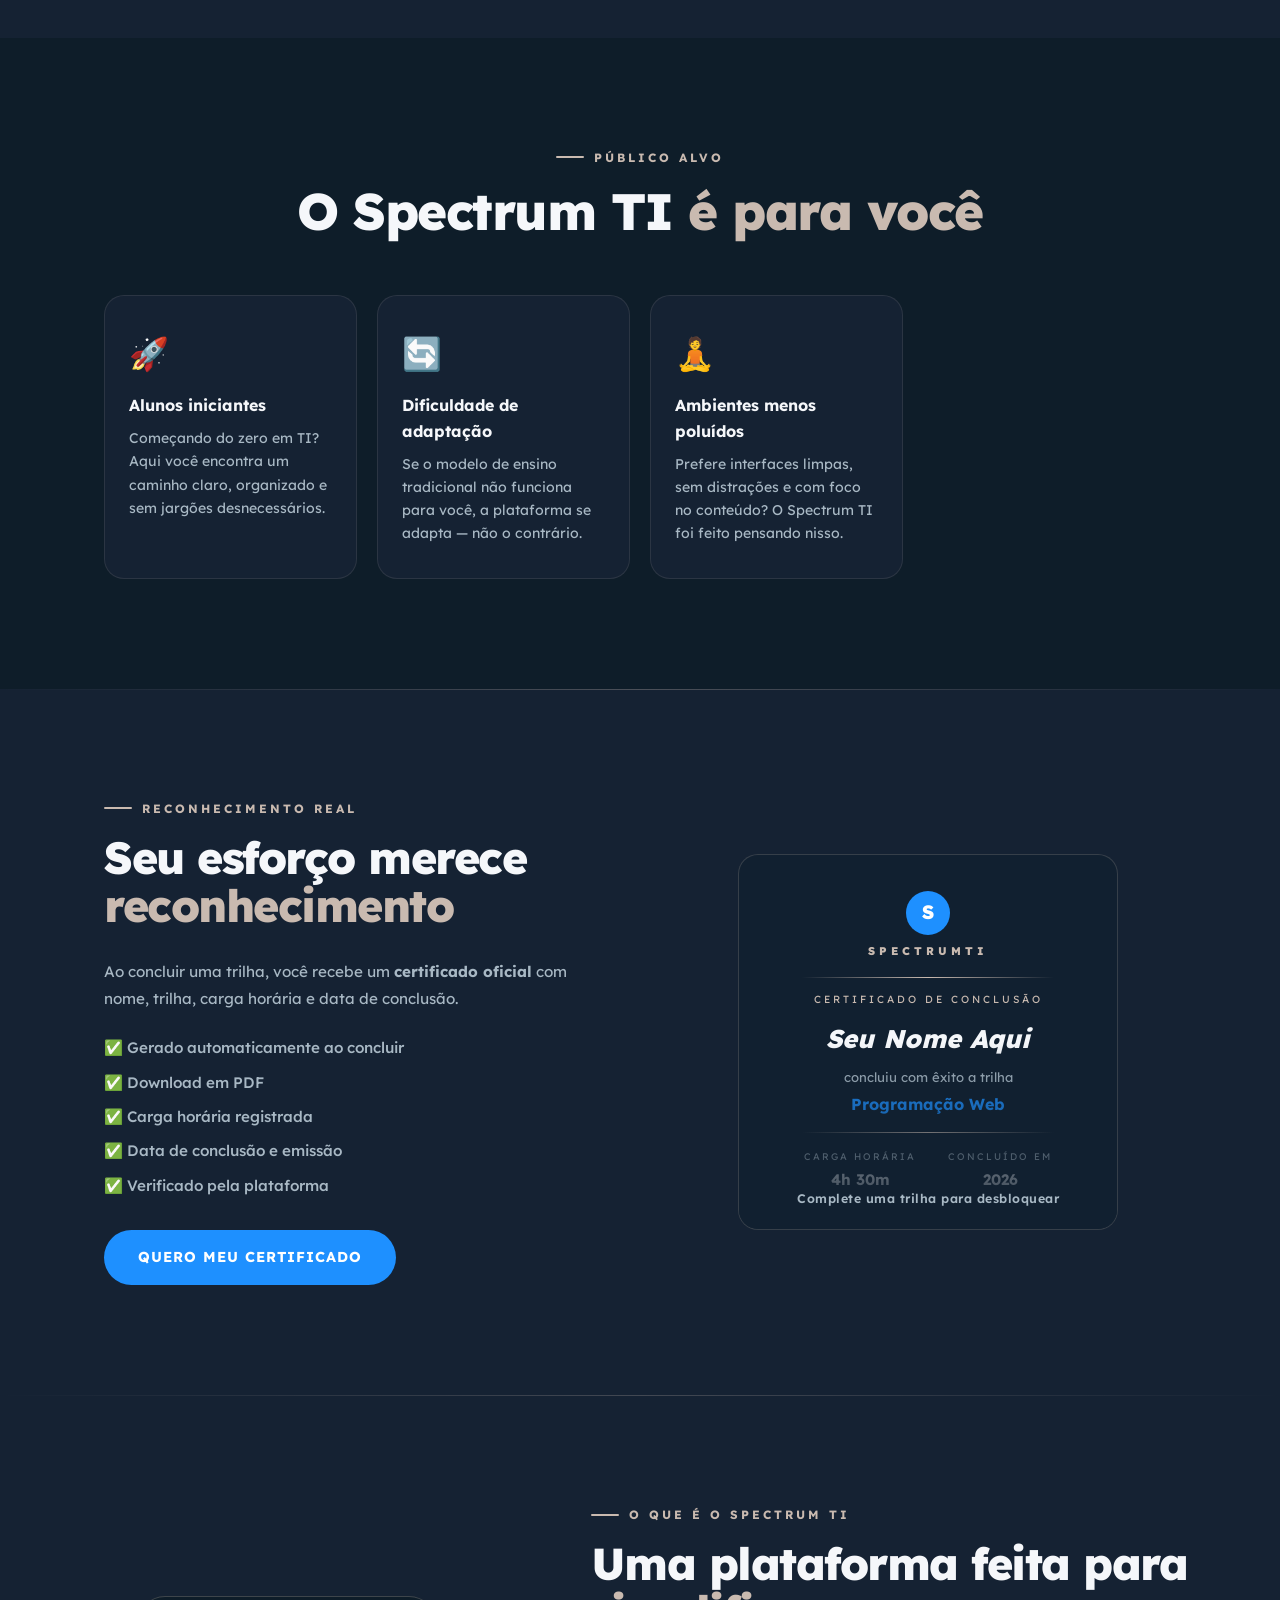
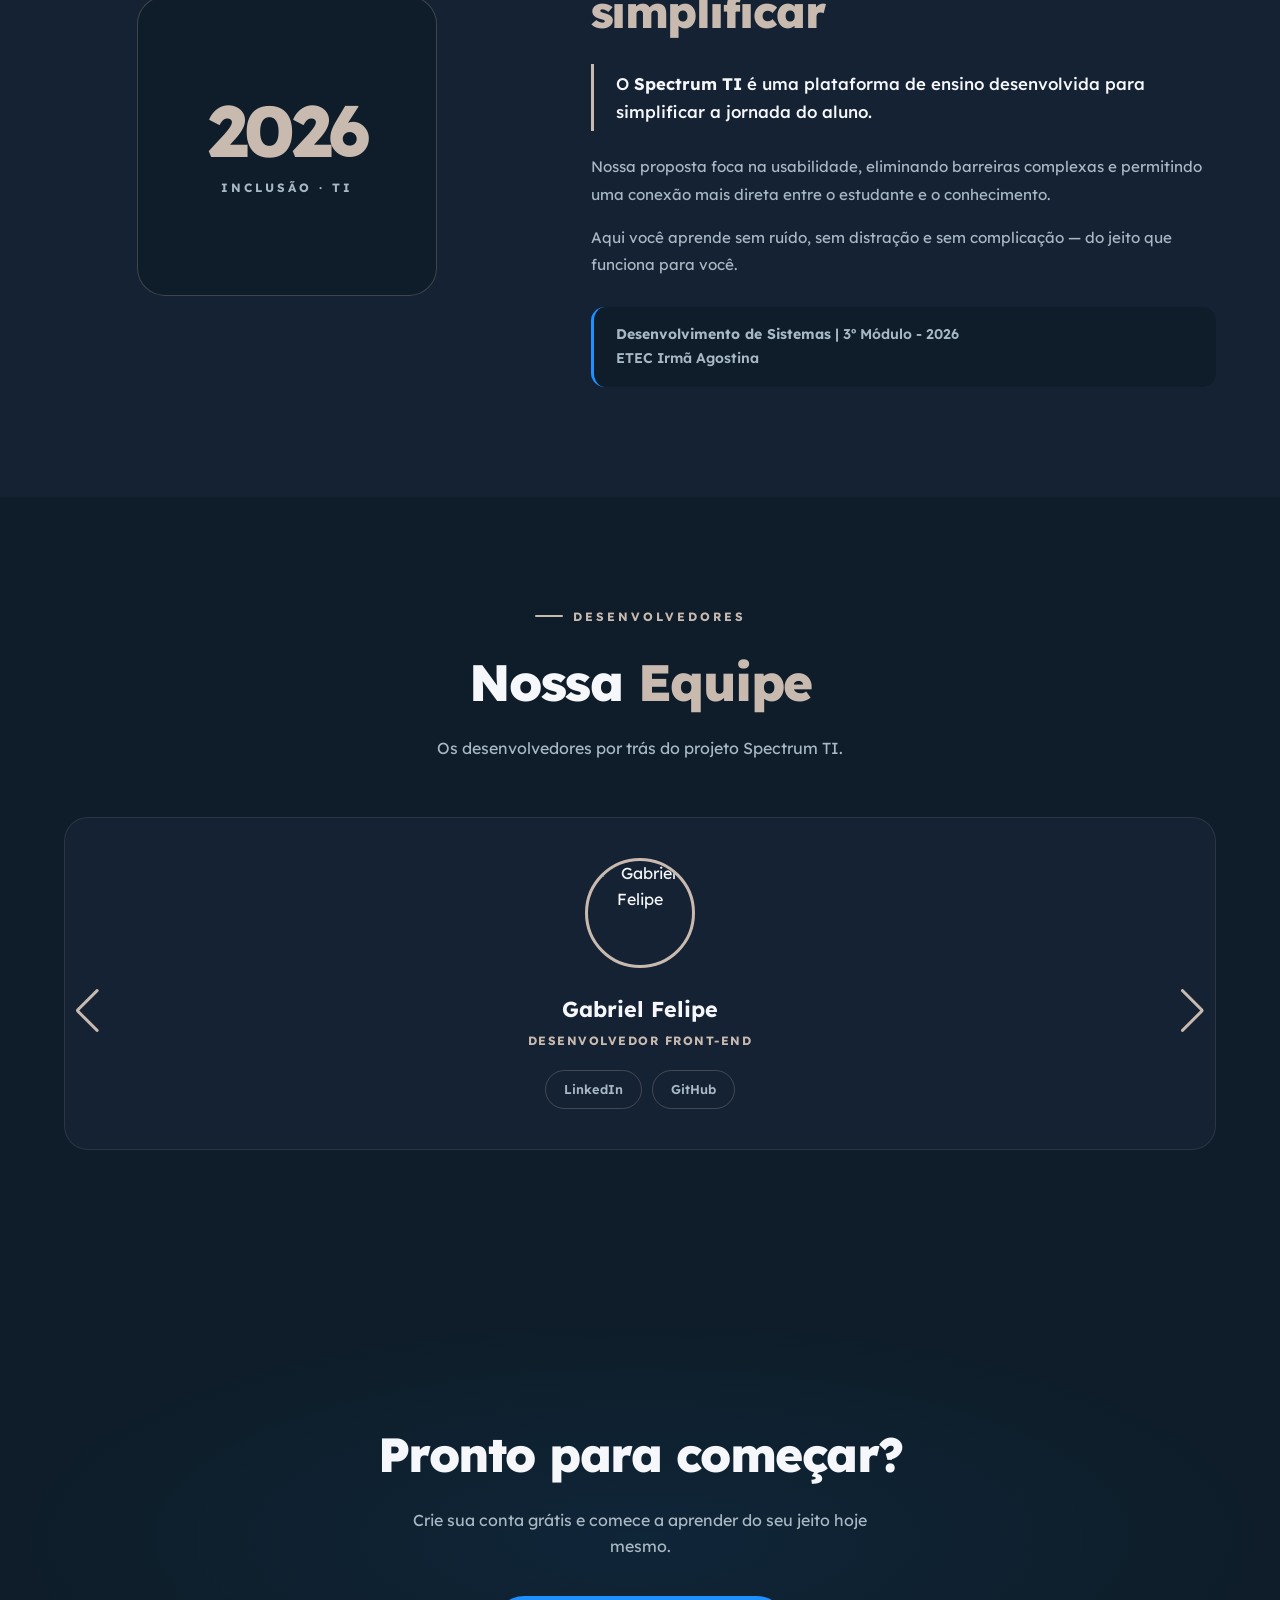
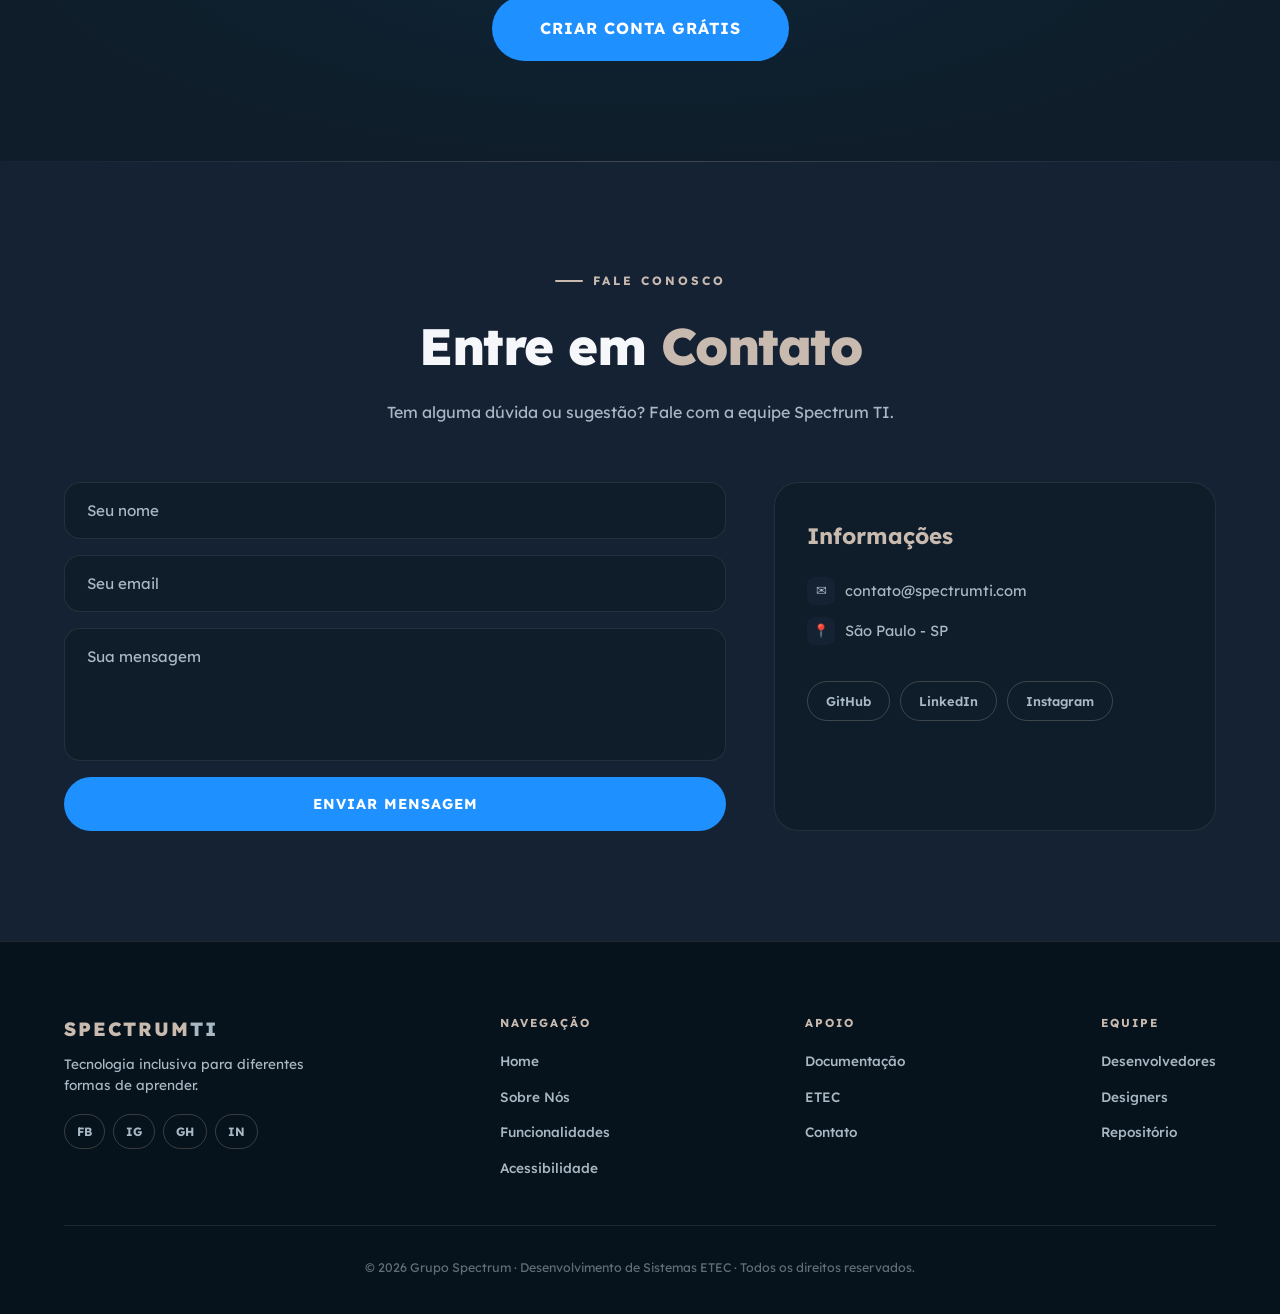
==== commit dccf51c1: "Atualizações provisórias da Landing Page" ====
--- a/index.html
+++ b/index.html
@@ -18,76 +18,259 @@
     <!-- HEADER -->
     <header>
         <div class="header-left">
-            <div class="site-logo">
-                <div class="logo-icon">S</div>
+            <div class="logo-icon">
+                <img src="./Imagens/logo.png" alt="Logo Spectrum TI">
             </div>
             <div class="siteName"><p>SpectrumTI</p></div>
         </div>
-
         <nav class="navbar">
-            <a href="#sobre">Minha Página</a>
-            <a href="#equipe">Meus Certificados</a>
-            <a href="#">Ensine na Spectrum</a>
+            <a href="html/cadastro.html" class="cadastrar">Cadastro</a>
+            <a href="html/login.html" class="login">Login</a>
         </nav>
-
-        <div class="header-right">
-            <span class="header-greeting">Olá, Visitante</span>
-            <a href="html/login.html" class="avatar-btn" title="Login">
-                <svg xmlns="http://www.w3.org/2000/svg" width="22" height="22" viewBox="0 0 24 24" fill="none" stroke="currentColor" stroke-width="2" stroke-linecap="round" stroke-linejoin="round"><circle cx="12" cy="8" r="4"/><path d="M4 20c0-4 3.6-7 8-7s8 3 8 7"/></svg>
-            </a>
-        </div>
     </header>
 
-    <!-- HERO -->
-    <div class="principalContainer">
-        <div class="titulo">
-            <div class="hero-eyebrow">Plataforma inclusiva</div>
-            <h1>Tecnologia para <span class="highlight">todas</span> as mentes.</h1>
-            <p>Bem-vindo ao portal do Grupo Spectrum. Somos estudantes do curso de Desenvolvimento de Sistemas da ETEC, unidos pela missão de transformar o ensino de TI em algo acessível para todos.</p>
-            <a href="../Tela Cursos/telaCursos.html">
-                <button class="button-74" role="button">Veja nossos Cursos</button>
-            </a>
-        </div>
-
-
-    </div>
-
-    <!-- SOBRE -->
+    <!-- ═══ HERO ═══ -->
+    <section class="hero">
+        <div class="hero-inner">
+            <div class="hero-eyebrow">Plataforma inclusiva de TI</div>
+            <h1>Aprenda tecnologia <span class="highlight">do seu jeito.</span></h1>
+            <p>Trilhas de aprendizado organizadas, acessíveis e pensadas para diferentes formas de aprender — incluindo a sua.</p>
+            <div class="hero-actions">
+                <a href="html/cadastro.html" class="btn-primary">Criar conta grátis</a>
+                <a href="#como-funciona" class="btn-ghost">Como funciona →</a>
+            </div>
+            <div class="hero-stats">
+                <div class="stat">
+                    <span class="stat-num">100%</span>
+                    <span class="stat-label">Gratuito</span>
+                </div>
+                <div class="stat-divider"></div>
+                <div class="stat">
+                    <span class="stat-num">∞</span>
+                    <span class="stat-label">Trilhas disponíveis</span>
+                </div>
+                <div class="stat-divider"></div>
+                <div class="stat">
+                    <span class="stat-num">♿</span>
+                    <span class="stat-label">Totalmente acessível</span>
+                </div>
+            </div>
+        </div>
+    </section>
+
+    <!-- ═══ COMO FUNCIONA ═══ -->
+    <section class="como-funciona" id="como-funciona">
+        <div class="section-inner reveal">
+            <div class="accent-line center">Simples assim</div>
+            <h2 class="section-titulo">Em <span>3 passos</span> você começa</h2>
+
+            <div class="passos-grid">
+                <div class="passo-card">
+                    <div class="passo-num">01</div>
+                    <div class="passo-icon">🔍</div>
+                    <h3>Escolha uma trilha</h3>
+                    <p>Navegue por categorias e filtre por duração. Encontre o conteúdo que combina com você.</p>
+                </div>
+                <div class="passo-seta">→</div>
+                <div class="passo-card">
+                    <div class="passo-num">02</div>
+                    <div class="passo-icon">▶️</div>
+                    <h3>Aprenda no seu ritmo</h3>
+                    <p>Acesse aulas em vídeo e texto. Sem pressão de tempo. Pause e continue quando quiser.</p>
+                </div>
+                <div class="passo-seta">→</div>
+                <div class="passo-card">
+                    <div class="passo-num">03</div>
+                    <div class="passo-icon">🎓</div>
+                    <h3>Receba seu certificado</h3>
+                    <p>Conclua a trilha e baixe seu certificado em PDF — com carga horária e data de conclusão.</p>
+                </div>
+            </div>
+        </div>
+    </section>
+
+    <!-- ═══ FUNCIONALIDADES ═══ -->
+    <section class="funcionalidades" id="funcionalidades">
+        <div class="section-inner reveal">
+            <div class="accent-line center">O que você encontra aqui</div>
+            <h2 class="section-titulo">Tudo que você precisa <span>para aprender</span></h2>
+
+            <div class="func-grid">
+                <div class="func-card">
+                    <div class="func-icon">📚</div>
+                    <h3>Trilhas organizadas</h3>
+                    <p>Conteúdo dividido em etapas claras. Sem sobrecarga de informação.</p>
+                </div>
+                <div class="func-card">
+                    <div class="func-icon">📊</div>
+                    <h3>Acompanhe seu progresso</h3>
+                    <p>Veja onde você está: <strong>Não iniciado → Em andamento → Concluído.</strong></p>
+                </div>
+                <div class="func-card">
+                    <div class="func-icon">❤️</div>
+                    <h3>Salve favoritos</h3>
+                    <p>Guarde as trilhas que mais te interessam e acesse quando quiser.</p>
+                </div>
+                <div class="func-card">
+                    <div class="func-icon">🔍</div>
+                    <h3>Busca com filtros</h3>
+                    <p>Filtre por categoria, duração e trilhas favoritas. Encontre rápido.</p>
+                </div>
+                <div class="func-card">
+                    <div class="func-icon">🎓</div>
+                    <h3>Certificado automático</h3>
+                    <p>Ao concluir, seu certificado é gerado na hora — pronto para baixar em PDF.</p>
+                </div>
+                <div class="func-card">
+                    <div class="func-icon">🎯</div>
+                    <h3>Trilhas recomendadas</h3>
+                    <p>A plataforma sugere trilhas com base nos seus interesses e histórico.</p>
+                </div>
+            </div>
+        </div>
+    </section>
+
+    <!-- ═══ ACESSIBILIDADE ═══ -->
+    <section class="acessibilidade" id="acessibilidade">
+        <div class="section-inner reveal">
+            <div class="accent-line center">Diferencial</div>
+            <h2 class="section-titulo">Feito para funcionar <span>do seu jeito</span></h2>
+            <p class="section-subtitulo">A plataforma conta com recursos de acessibilidade que permitem personalização visual conforme a necessidade do usuário.</p>
+
+            <div class="modos-grid">
+                <div class="modo-card">
+                    <span class="modo-emoji">🏠</span>
+                    <strong>Padrão</strong>
+                    <p>Visual limpo e equilibrado</p>
+                </div>
+                <div class="modo-card">
+                    <span class="modo-emoji">◑</span>
+                    <strong>Contraste</strong>
+                    <p>Alto contraste para melhor leitura</p>
+                </div>
+                <div class="modo-card">
+                    <span class="modo-emoji">📖</span>
+                    <strong>Dislexia</strong>
+                    <p>Fonte e espaçamento adaptados</p>
+                </div>
+                <div class="modo-card">
+                    <span class="modo-emoji">🌙</span>
+                    <strong>Noturno</strong>
+                    <p>Fundo escuro, menos cansaço visual</p>
+                </div>
+                <div class="modo-card">
+                    <span class="modo-emoji">📄</span>
+                    <strong>Leitura</strong>
+                    <p>Foco total no conteúdo</p>
+                </div>
+            </div>
+
+            <div class="acess-extra reveal">
+                <p>Inclui personalização de <strong>contraste, fontes, espaçamento e modos de leitura</strong> — tudo salvo para quando você voltar.</p>
+            </div>
+        </div>
+    </section>
+
+    <!-- ═══ PARA QUEM É ═══ -->
+    <section class="para-quem" id="para-quem">
+        <div class="section-inner reveal">
+            <div class="accent-line center">Público alvo</div>
+            <h2 class="section-titulo">O Spectrum TI <span>é para você</span></h2>
+
+            <div class="publico-grid">
+                <div class="publico-card">
+                    <span class="publico-emoji">🚀</span>
+                    <h3>Alunos iniciantes</h3>
+                    <p>Começando do zero em TI? Aqui você encontra um caminho claro, organizado e sem jargões desnecessários.</p>
+                </div>
+                <div class="publico-card">
+                    <span class="publico-emoji">🔄</span>
+                    <h3>Dificuldade de adaptação</h3>
+                    <p>Se o modelo de ensino tradicional não funciona para você, a plataforma se adapta — não o contrário.</p>
+                </div>
+                <div class="publico-card">
+                    <span class="publico-emoji">🧘</span>
+                    <h3>Ambientes menos poluídos</h3>
+                    <p>Prefere interfaces limpas, sem distrações e com foco no conteúdo? O Spectrum TI foi feito pensando nisso.</p>
+                </div>
+            </div>
+        </div>
+    </section>
+
+    <!-- ═══ CERTIFICADO ═══ -->
+    <section class="certificado-section" id="certificado">
+        <div class="section-inner reveal">
+            <div class="cert-content">
+                <div class="cert-texto">
+                    <div class="accent-line">Reconhecimento real</div>
+                    <h2 class="sobre-titulo">Seu esforço merece <span>reconhecimento</span></h2>
+                    <p class="sobre-texto">Ao concluir uma trilha, você recebe um <strong>certificado oficial</strong> com nome, trilha, carga horária e data de conclusão.</p>
+                    <ul class="cert-lista">
+                        <li>✅ Gerado automaticamente ao concluir</li>
+                        <li>✅ Download em PDF</li>
+                        <li>✅ Carga horária registrada</li>
+                        <li>✅ Data de conclusão e emissão</li>
+                        <li>✅ Verificado pela plataforma</li>
+                    </ul>
+                    <a href="html/cadastro.html" class="btn-primary" style="display:inline-block; margin-top: 32px;">Quero meu certificado</a>
+                </div>
+                <div class="cert-preview">
+                    <div class="cert-card">
+                        <div class="cert-header">
+                            <div class="cert-logo-circle">S</div>
+                            <span class="cert-brand">SPECTRUMTI</span>
+                        </div>
+                        <div class="cert-divider-gold"></div>
+                        <p class="cert-label">CERTIFICADO DE CONCLUSÃO</p>
+                        <h3 class="cert-nome">Seu Nome Aqui</h3>
+                        <p class="cert-trilha-label">concluiu com êxito a trilha</p>
+                        <p class="cert-trilha-nome">Programação Web</p>
+                        <div class="cert-divider-gold"></div>
+                        <div class="cert-dados">
+                            <div>
+                                <span class="cert-dado-label">CARGA HORÁRIA</span>
+                                <span class="cert-dado-val">4h 30m</span>
+                            </div>
+                            <div>
+                                <span class="cert-dado-label">CONCLUÍDO EM</span>
+                                <span class="cert-dado-val">2026</span>
+                            </div>
+                        </div>
+                        <div class="cert-blur-overlay">Complete uma trilha para desbloquear</div>
+                    </div>
+                </div>
+            </div>
+        </div>
+    </section>
+
+
+
+    <!-- ═══ SOBRE ═══ -->
     <section class="sobre-nos" id="sobre">
         <div class="sobre-container reveal">
-
             <div class="sobre-decoracao">
                 <div class="caixa-destaque">
                     <span class="ano-destaque">2026</span>
                     <p>Inclusão · TI</p>
                 </div>
             </div>
-
             <div class="sobre-content">
-                <div class="accent-line">O Projeto</div>
-                <h2 class="sobre-titulo">Sobre o Grupo <span>Spectrum</span></h2>
-
+                <div class="accent-line">O que é o Spectrum TI</div>
+                <h2 class="sobre-titulo">Uma plataforma feita para <span>simplificar</span></h2>
                 <div class="sobre-quote">
-                    <p>O <strong>Grupo Spectrum</strong> nasceu da convicção de que a tecnologia deve ser um campo inclusivo e acessível para todos.</p>
-                </div>
-
-                <p class="sobre-texto">
-                    Nosso projeto é dedicado a <strong>pessoas neurodivergentes</strong> e estudantes com <strong>dificuldades de aprendizagem</strong> que desejam ingressar no mundo da tecnologia, mas que muitas vezes enfrentam barreiras no modelo de ensino tradicional.
-                </p>
-                <p class="sobre-texto">
-                    Acreditamos que a neurodivergência traz perspectivas únicas e valiosas para a resolução de problemas complexos na área de TI. Nosso sistema foi desenhado para respeitar diferentes ritmos e formas de processar informações.
-                </p>
-
+                    <p>O <strong>Spectrum TI</strong> é uma plataforma de ensino desenvolvida para simplificar a jornada do aluno.</p>
+                </div>
+                <p class="sobre-texto">Nossa proposta foca na usabilidade, eliminando barreiras complexas e permitindo uma conexão mais direta entre o estudante e o conhecimento.</p>
+                <p class="sobre-texto">Aqui você aprende sem ruído, sem distração e sem complicação — do jeito que funciona para você.</p>
                 <div class="etec-info">
                     <p><strong>Desenvolvimento de Sistemas</strong> | 3º Módulo - 2026</p>
                     <p>ETEC Irmã Agostina</p>
                 </div>
             </div>
-
-        </div>
-    </section>
-
-    <!-- EQUIPE -->
+        </div>
+    </section>
+
+    <!-- ═══ EQUIPE ═══ -->
     <section class="equipe-section" id="equipe">
         <div class="container-equipe">
             <div class="accent-line center reveal">Desenvolvedores</div>
@@ -96,12 +279,9 @@
 
             <div class="swiper mySwiper reveal">
                 <div class="swiper-wrapper">
-
                     <div class="swiper-slide">
                         <article class="card-integrante">
-                            <div class="foto-container">
-                                <img src="./Imagens/fotogb.png" alt="Gabriel Felipe">
-                            </div>
+                            <div class="foto-container"><img src="./Imagens/fotogb.png" alt="Gabriel Felipe"></div>
                             <div class="info-integrante" id="desenvolvedor">
                                 <h3>Gabriel Felipe</h3>
                                 <span>Desenvolvedor Front-End</span>
@@ -112,12 +292,9 @@
                             </div>
                         </article>
                     </div>
-
                     <div class="swiper-slide">
                         <article class="card-integrante">
-                            <div class="foto-container">
-                                <img src="./Imagens/favicon.ico" alt="João Rafael">
-                            </div>
+                            <div class="foto-container"><img src="./Imagens/favicon.ico" alt="João Rafael"></div>
                             <div class="info-integrante" id="desenvolvedor">
                                 <h3>João Rafael</h3>
                                 <span>Desenvolvedor Front-End</span>
@@ -128,12 +305,9 @@
                             </div>
                         </article>
                     </div>
-
                     <div class="swiper-slide">
                         <article class="card-integrante">
-                            <div class="foto-container">
-                                <img src="./Imagens/favicon.ico" alt="Lucas Machado">
-                            </div>
+                            <div class="foto-container"><img src="./Imagens/favicon.ico" alt="Lucas Machado"></div>
                             <div class="info-integrante" id="desenvolvedor">
                                 <h3>Lucas Machado</h3>
                                 <span>Desenvolvedor Back-End</span>
@@ -144,12 +318,9 @@
                             </div>
                         </article>
                     </div>
-
                     <div class="swiper-slide">
                         <article class="card-integrante">
-                            <div class="foto-container">
-                                <img src="./Imagens/favicon.ico" alt="Kamilly Santos">
-                            </div>
+                            <div class="foto-container"><img src="./Imagens/favicon.ico" alt="Kamilly Santos"></div>
                             <div class="info-integrante" id="design1">
                                 <h3>Kamilly Santos</h3>
                                 <span>Designer & Documentação</span>
@@ -160,12 +331,9 @@
                             </div>
                         </article>
                     </div>
-
                     <div class="swiper-slide">
                         <article class="card-integrante">
-                            <div class="foto-container">
-                                <img src="./Imagens/favicon.ico" alt="Kaffer Dias">
-                            </div>
+                            <div class="foto-container"><img src="./Imagens/favicon.ico" alt="Kaffer Dias"></div>
                             <div class="info-integrante" id="design1">
                                 <h3>Kaffer Dias</h3>
                                 <span>Líder & Designer</span>
@@ -176,7 +344,6 @@
                             </div>
                         </article>
                     </div>
-
                 </div>
                 <div class="swiper-button-next"></div>
                 <div class="swiper-button-prev"></div>
@@ -185,13 +352,21 @@
         </div>
     </section>
 
-    <!-- CONTATO -->
+    <!-- ═══ CTA FINAL ═══ -->
+    <section class="cta-final">
+        <div class="section-inner reveal">
+            <h2>Pronto para começar?</h2>
+            <p>Crie sua conta grátis e comece a aprender do seu jeito hoje mesmo.</p>
+            <a href="html/cadastro.html" class="btn-primary btn-large">Criar conta grátis</a>
+        </div>
+    </section>
+
+    <!-- ═══ CONTATO ═══ -->
     <section class="contato-section" id="contato">
         <div class="contato-container reveal">
             <div class="accent-line center">Fale Conosco</div>
             <h2 class="contato-titulo">Entre em <span>Contato</span></h2>
             <p class="contato-subtitulo">Tem alguma dúvida ou sugestão? Fale com a equipe Spectrum TI.</p>
-
             <div class="contato-content">
                 <form class="contato-form" id="forms">
                     <input type="text" placeholder="Seu nome" aria-label="Seu nome" required>
@@ -199,7 +374,6 @@
                     <textarea placeholder="Sua mensagem" rows="5" aria-label="Sua mensagem" required></textarea>
                     <button type="submit">Enviar mensagem</button>
                 </form>
-
                 <div class="contato-info">
                     <h3>Informações</h3>
                     <p><span class="info-icon">✉</span> contato@spectrumti.com</p>
@@ -214,13 +388,12 @@
         </div>
     </section>
 
-    <!-- FOOTER -->
+    <!-- ═══ FOOTER ═══ -->
     <footer class="footer-spectrum">
         <div class="footer-container">
-
             <div class="footer-col">
                 <h2 class="footer-logo">SPECTRUM<span>TI</span></h2>
-                <p>Transformando ideias em soluções digitais.</p>
+                <p>Tecnologia inclusiva para diferentes formas de aprender.</p>
                 <div class="social-icons">
                     <a href="#">FB</a>
                     <a href="#">IG</a>
@@ -228,17 +401,15 @@
                     <a href="#">IN</a>
                 </div>
             </div>
-
             <div class="footer-col">
                 <h3>Navegação</h3>
                 <ul>
                     <li><a href="#">Home</a></li>
                     <li><a href="#sobre">Sobre Nós</a></li>
-                    <li><a href="#">Projeto TCC</a></li>
-                    <li><a href="#">Funcionalidades</a></li>
+                    <li><a href="#funcionalidades">Funcionalidades</a></li>
+                    <li><a href="#acessibilidade">Acessibilidade</a></li>
                 </ul>
             </div>
-
             <div class="footer-col">
                 <h3>Apoio</h3>
                 <ul>
@@ -247,7 +418,6 @@
                     <li><a href="#contato">Contato</a></li>
                 </ul>
             </div>
-
             <div class="footer-col">
                 <h3>Equipe</h3>
                 <ul>
@@ -256,7 +426,6 @@
                     <li><a href="https://github.com/Gabrielfllazaro/ProjetoTCC" target="_blank">Repositório</a></li>
                 </ul>
             </div>
-
         </div>
         <div class="footer-bottom">
             <p>&copy; 2026 Grupo Spectrum · Desenvolvimento de Sistemas ETEC · Todos os direitos reservados.</p>
@@ -277,6 +446,5 @@
         }, { threshold: 0.1 });
         reveals.forEach(el => io.observe(el));
     </script>
-
 </body>
 </html>
--- a/index.css
+++ b/index.css
@@ -10,8 +10,10 @@
     --text:        #F5F7FA;
     --text-soft:   #A8B8C4;
     --accent:      #C9BAB0;
+    --blue:        #1E90FF;
     --border:      rgba(201, 186, 176, 0.12);
     --border-hard: rgba(201, 186, 176, 0.25);
+    --border-blue: rgba(30, 144, 255, 0.25);
 }
 
 html { scroll-behavior: smooth; }
@@ -24,18 +26,14 @@
     overflow-x: hidden;
 }
 
-/* ─── SCROLL REVEAL ─── */
+/* ─── UTILITÁRIOS ─── */
 .reveal {
     opacity: 0;
     transform: translateY(28px);
     transition: opacity .7s ease, transform .7s ease;
 }
-.reveal.visible {
-    opacity: 1;
-    transform: translateY(0);
-}
-
-/* ─── ACCENT LINE (eyebrow) ─── */
+.reveal.visible { opacity: 1; transform: translateY(0); }
+
 .accent-line {
     display: flex;
     align-items: center;
@@ -45,24 +43,76 @@
     font-weight: 700;
     letter-spacing: 3px;
     text-transform: uppercase;
-    margin-bottom: 18px;
+    margin-bottom: 16px;
 }
 .accent-line::before {
     content: "";
-    width: 28px;
-    height: 2px;
+    width: 28px; height: 2px;
     background: var(--accent);
     border-radius: 2px;
     flex-shrink: 0;
 }
 .accent-line.center { justify-content: center; }
+
+.section-inner {
+    max-width: 1200px;
+    margin: 0 auto;
+    padding: 0 5%;
+}
+
+.section-titulo {
+    font-size: clamp(2.2rem, 4vw, 3.4rem);
+    font-weight: 800;
+    letter-spacing: -1.5px;
+    line-height: 1.1;
+    margin-bottom: 14px;
+    text-align: center;
+}
+.section-titulo span { color: var(--accent); }
+
+.section-subtitulo {
+    color: var(--text-soft);
+    font-size: 1rem;
+    text-align: center;
+    max-width: 58ch;
+    margin: 0 auto 56px;
+    line-height: 1.7;
+}
+
+.btn-primary {
+    background: var(--blue);
+    color: #fff;
+    border: none;
+    padding: 16px 34px;
+    border-radius: 50px;
+    font-family: 'Lexend', sans-serif;
+    font-size: 0.9rem;
+    font-weight: 700;
+    text-transform: uppercase;
+    letter-spacing: 1px;
+    cursor: pointer;
+    transition: .25s;
+    text-decoration: none;
+    display: inline-block;
+}
+.btn-primary:hover { background: #1a7de0; transform: translateY(-2px); }
+.btn-primary.btn-large { padding: 20px 48px; font-size: 1rem; }
+
+.btn-ghost {
+    color: var(--text-soft);
+    font-size: 0.9rem;
+    font-weight: 600;
+    text-decoration: none;
+    transition: color .25s;
+}
+.btn-ghost:hover { color: var(--accent); }
 
 /* ─── HEADER ─── */
 header {
     width: 100%;
     padding: 0 5%;
     height: 60px;
-    border-bottom: 2px solid #1E90FF;
+    border-bottom: 2px solid var(--blue);
     display: flex;
     justify-content: space-between;
     align-items: center;
@@ -70,249 +120,464 @@
     top: 0;
     background: #0E1D29;
     z-index: 999;
-    gap: 32px;
 }
 
 .header-left {
     display: flex;
     align-items: center;
     gap: 10px;
-    flex-shrink: 0;
 }
 
 .logo-icon {
     width: 34px; height: 34px;
-    background: #1E90FF;
     border-radius: 50%;
-    display: flex;
-    align-items: center;
-    justify-content: center;
-    font-size: 1rem;
-    font-weight: 800;
-    color: #fff;
-}
+    overflow: hidden;
+    flex-shrink: 0;
+}
+.logo-icon img { width: 100%; height: 100%; object-fit: cover; display: block; }
 
 .siteName p {
     font-size: 1.05rem;
     font-weight: 800;
+    color: var(--text);
     letter-spacing: 0.5px;
-    color: var(--text);
 }
 
 .navbar {
     display: flex;
     align-items: center;
-    gap: 32px;
-    flex: 1;
-}
-
+    gap: 12px;
+    margin-left: auto;
+}
 .navbar a {
     text-decoration: none;
-    color: var(--text-soft);
-    font-weight: 500;
-    font-size: 0.9rem;
-    transition: color .25s;
-    white-space: nowrap;
-}
-.navbar a:hover { color: var(--text); }
-
-.header-right {
-    display: flex;
-    align-items: center;
-    gap: 10px;
-    flex-shrink: 0;
-}
-
-.header-greeting {
-    font-size: 0.88rem;
-    color: var(--text-soft);
-    font-weight: 500;
-    white-space: nowrap;
-}
-
-.avatar-btn {
-    width: 34px; height: 34px;
-    border-radius: 50%;
-    background: #1a3040;
+    font-weight: 600;
+    font-size: 0.85rem;
+    padding: 8px 22px;
+    border-radius: 50px;
+    transition: .3s;
+}
+.navbar a.cadastrar {
+    color: var(--text);
     border: 1px solid var(--border-hard);
-    display: flex;
-    align-items: center;
-    justify-content: center;
-    color: var(--text-soft);
-    text-decoration: none;
-    transition: border-color .25s, color .25s;
-}
-.avatar-btn:hover { border-color: #1E90FF; color: var(--text); }
+}
+.navbar a.cadastrar:hover { border-color: var(--accent); color: var(--accent); }
+.navbar a.login { background: var(--blue); color: #fff; }
+.navbar a.login:hover { background: #1a7de0; }
 
 /* ─── HERO ─── */
-.principalContainer {
-    max-width: 1300px;
+.hero {
+    padding: 110px 5% 120px;
+    position: relative;
+    overflow: hidden;
+}
+.hero::before {
+    content: "";
+    position: absolute;
+    top: -200px; right: -200px;
+    width: 600px; height: 600px;
+    background: radial-gradient(circle, rgba(30,144,255,0.07) 0%, transparent 70%);
+    pointer-events: none;
+}
+
+.hero-inner {
+    max-width: 700px;
     margin: 0 auto;
-    padding: 110px 6% 120px;
-    display: grid;
-    grid-template-columns: 1fr 1fr;
-    align-items: center;
-    gap: 60px;
-}
-
-/* Eyebrow do hero */
+    text-align: center;
+}
+
 .hero-eyebrow {
-    display: flex;
-    align-items: center;
-    gap: 10px;
-    color: var(--accent);
+    display: inline-flex;
+    align-items: center;
+    gap: 8px;
+    color: var(--blue);
     font-size: 0.75rem;
     font-weight: 700;
     letter-spacing: 3px;
     text-transform: uppercase;
-    margin-bottom: 20px;
+    margin-bottom: 24px;
+    background: rgba(30,144,255,0.08);
+    padding: 6px 16px;
+    border-radius: 50px;
+    border: 1px solid rgba(30,144,255,0.2);
     opacity: 0;
     animation: fadeUp .6s .1s forwards;
 }
-.hero-eyebrow::before {
-    content: "";
-    width: 28px; height: 2px;
-    background: var(--accent);
-    border-radius: 2px;
-}
-
-.titulo h1 {
-    font-size: clamp(3.2rem, 5.5vw, 5.2rem);
+
+.hero-inner h1 {
+    font-size: clamp(3rem, 6vw, 5rem);
     font-weight: 800;
     line-height: 1.05;
     letter-spacing: -2px;
     margin-bottom: 24px;
-    color: var(--text);
     opacity: 0;
     animation: fadeUp .7s .25s forwards;
 }
-
-.titulo h1 .highlight {
+.hero-inner h1 .highlight {
     color: transparent;
     -webkit-text-stroke: 2px var(--accent);
 }
 
-.titulo p {
-    font-size: 1.05rem;
-    color: var(--text-soft);
-    max-width: 50ch;
-    margin-bottom: 40px;
+.hero-inner > p {
+    font-size: 1.1rem;
+    color: var(--text-soft);
+    max-width: 54ch;
+    margin: 0 auto 40px;
+    line-height: 1.75;
     opacity: 0;
     animation: fadeUp .7s .4s forwards;
 }
 
-.button-74 {
-    background: var(--accent);
-    color: var(--bg);
-    border: none;
-    padding: 18px 38px;
-    border-radius: 50px;
-    font-family: 'Lexend', sans-serif;
-    font-size: 0.9rem;
-    font-weight: 700;
-    text-transform: uppercase;
-    letter-spacing: 1.5px;
-    cursor: pointer;
-    transition: transform .25s, background .25s;
+.hero-actions {
+    display: flex;
+    justify-content: center;
+    align-items: center;
+    gap: 24px;
+    flex-wrap: wrap;
+    margin-bottom: 60px;
     opacity: 0;
     animation: fadeUp .7s .55s forwards;
 }
-.button-74:hover { transform: translateY(-3px); background: var(--text); }
-
-/* Collage lado direito */
-.hero-collage {
-    position: relative;
-    height: 520px;
+
+.hero-stats {
+    display: flex;
+    justify-content: center;
+    align-items: center;
+    gap: 0;
+    background: var(--bg-soft);
+    border: 1px solid var(--border);
+    border-radius: 20px;
+    padding: 24px 40px;
     opacity: 0;
-    animation: fadeIn .9s .5s forwards;
-}
-
-.hero-dots {
-    position: absolute;
-    top: -20px; right: 0;
-    width: 110px; height: 110px;
-    background-image: radial-gradient(circle, var(--accent) 1.5px, transparent 1.5px);
-    background-size: 14px 14px;
-    opacity: 0.15;
-    z-index: 0;
-}
-
-.collage-card {
-    position: absolute;
-    border-radius: 22px;
-    overflow: hidden;
-    box-shadow: 0 20px 50px rgba(0,0,0,.5);
-}
-
-.collage-card img {
-    width: 100%; height: 100%;
-    object-fit: cover;
-    display: block;
-}
-
-.c1 {
-    width: 255px; height: 330px;
-    top: 30px; left: 30px;
-    background: linear-gradient(145deg, #1E3A50, #2A5570);
-    transform: rotate(-3deg);
-    z-index: 1;
-}
-.c2 {
-    width: 210px; height: 190px;
-    top: 10px; right: 10px;
-    background: linear-gradient(145deg, #2C4A60, #1A3345);
-    transform: rotate(2.5deg);
-    z-index: 2;
-}
-.c3 {
-    width: 195px; height: 215px;
-    bottom: 30px; right: 50px;
-    background: linear-gradient(145deg, #3A5A6E, #1E3A50);
-    transform: rotate(-2deg);
-    z-index: 3;
-}
-
-.placeholder-img {
-    width: 100%; height: 100%;
-    display: flex;
-    align-items: center;
-    justify-content: center;
-    font-size: 0.75rem;
-    font-weight: 600;
-    color: rgba(255,255,255,.2);
-    letter-spacing: 1px;
-    text-transform: uppercase;
-}
-
-.hero-badge {
-    position: absolute;
-    bottom: 55px; left: 10px;
-    background: var(--bg-soft);
-    border: 1px solid var(--border-hard);
-    border-radius: 14px;
-    padding: 14px 20px;
-    z-index: 10;
-    backdrop-filter: blur(10px);
-}
-.badge-num {
-    font-size: 1.7rem;
+    animation: fadeUp .7s .7s forwards;
+    flex-wrap: wrap;
+    gap: 0;
+}
+.stat {
+    display: flex;
+    flex-direction: column;
+    align-items: center;
+    padding: 0 36px;
+}
+.stat-num {
+    font-size: 2rem;
     font-weight: 800;
     color: var(--accent);
     letter-spacing: -1px;
     line-height: 1;
 }
-.badge-label {
-    font-size: 0.68rem;
+.stat-label {
+    font-size: 0.75rem;
     color: var(--text-soft);
     text-transform: uppercase;
-    letter-spacing: 1.5px;
+    letter-spacing: 1px;
     font-weight: 600;
     margin-top: 4px;
 }
+.stat-divider {
+    width: 1px;
+    height: 40px;
+    background: var(--border-hard);
+}
+
+/* ─── COMO FUNCIONA ─── */
+.como-funciona {
+    padding: 110px 0;
+    background: var(--bg-soft);
+    position: relative;
+}
+.como-funciona::before {
+    content: "";
+    position: absolute;
+    top: 0; left: 0; right: 0;
+    height: 1px;
+    background: linear-gradient(90deg, transparent, var(--blue), transparent);
+    opacity: 0.3;
+}
+
+.passos-grid {
+    display: flex;
+    align-items: center;
+    justify-content: center;
+    gap: 16px;
+    margin-top: 56px;
+    flex-wrap: wrap;
+}
+
+.passo-card {
+    background: var(--bg);
+    border: 1px solid var(--border);
+    border-radius: 24px;
+    padding: 36px 28px;
+    max-width: 280px;
+    text-align: center;
+    transition: border-color .3s, transform .3s;
+    flex: 1;
+    min-width: 220px;
+}
+.passo-card:hover { border-color: var(--blue); transform: translateY(-6px); }
+
+.passo-num {
+    font-size: 0.7rem;
+    font-weight: 800;
+    color: var(--blue);
+    letter-spacing: 2px;
+    margin-bottom: 12px;
+}
+.passo-icon { font-size: 2rem; margin-bottom: 16px; }
+.passo-card h3 { font-size: 1.1rem; font-weight: 700; margin-bottom: 10px; }
+.passo-card p { font-size: 0.9rem; color: var(--text-soft); line-height: 1.65; }
+
+.passo-seta {
+    font-size: 1.5rem;
+    color: var(--border-hard);
+    flex-shrink: 0;
+}
+
+/* ─── FUNCIONALIDADES ─── */
+.funcionalidades { padding: 110px 0; }
+
+.func-grid {
+    display: grid;
+    grid-template-columns: repeat(auto-fill, minmax(300px, 1fr));
+    gap: 20px;
+    margin-top: 56px;
+}
+
+.func-card {
+    background: var(--bg-soft);
+    border: 1px solid var(--border);
+    border-radius: 20px;
+    padding: 32px 28px;
+    transition: border-color .3s, transform .3s;
+}
+.func-card:hover { border-color: var(--accent); transform: translateY(-4px); }
+.func-icon { font-size: 1.8rem; margin-bottom: 16px; }
+.func-card h3 { font-size: 1.05rem; font-weight: 700; margin-bottom: 8px; }
+.func-card p { font-size: 0.9rem; color: var(--text-soft); line-height: 1.65; }
+
+/* ─── ACESSIBILIDADE ─── */
+.acessibilidade {
+    padding: 110px 0;
+    background: var(--bg-soft);
+    position: relative;
+}
+.acessibilidade::before {
+    content: "";
+    position: absolute;
+    top: 0; left: 0; right: 0;
+    height: 1px;
+    background: linear-gradient(90deg, transparent, var(--accent), transparent);
+    opacity: 0.3;
+}
+
+.modos-grid {
+    display: flex;
+    justify-content: center;
+    gap: 16px;
+    flex-wrap: wrap;
+    margin-top: 48px;
+    margin-bottom: 36px;
+}
+
+.modo-card {
+    background: var(--bg);
+    border: 1px solid var(--border);
+    border-radius: 20px;
+    padding: 28px 24px;
+    text-align: center;
+    min-width: 150px;
+    flex: 1;
+    max-width: 180px;
+    transition: border-color .3s, transform .3s;
+}
+.modo-card:hover { border-color: var(--blue); transform: translateY(-4px); }
+.modo-emoji { font-size: 1.8rem; display: block; margin-bottom: 10px; }
+.modo-card strong { font-size: 0.95rem; display: block; margin-bottom: 6px; }
+.modo-card p { font-size: 0.8rem; color: var(--text-soft); line-height: 1.5; }
+
+.acess-extra {
+    background: var(--bg);
+    border: 1px solid var(--border);
+    border-left: 3px solid var(--accent);
+    border-radius: 16px;
+    padding: 20px 28px;
+    max-width: 700px;
+    margin: 0 auto;
+    text-align: center;
+}
+.acess-extra p { font-size: 0.95rem; color: var(--text-soft); line-height: 1.7; }
+
+/* ─── PARA QUEM É ─── */
+.para-quem { padding: 110px 0; }
+
+.publico-grid {
+    display: grid;
+    grid-template-columns: repeat(auto-fill, minmax(220px, 1fr));
+    gap: 20px;
+    margin-top: 56px;
+}
+
+.publico-card {
+    background: var(--bg-soft);
+    border: 1px solid var(--border);
+    border-radius: 20px;
+    padding: 32px 24px;
+    transition: border-color .3s, transform .3s;
+}
+.publico-card:hover { border-color: var(--blue); transform: translateY(-4px); }
+.publico-emoji { font-size: 2rem; display: block; margin-bottom: 14px; }
+.publico-card h3 { font-size: 1rem; font-weight: 700; margin-bottom: 8px; }
+.publico-card p { font-size: 0.88rem; color: var(--text-soft); line-height: 1.65; }
+
+/* ─── CERTIFICADO ─── */
+.certificado-section {
+    padding: 110px 0;
+    background: var(--bg-soft);
+    position: relative;
+}
+.certificado-section::before {
+    content: "";
+    position: absolute;
+    top: 0; left: 0; right: 0;
+    height: 1px;
+    background: linear-gradient(90deg, transparent, var(--accent), transparent);
+    opacity: 0.3;
+}
+
+.cert-content {
+    display: grid;
+    grid-template-columns: 1fr 1fr;
+    gap: 80px;
+    align-items: center;
+}
+
+.cert-lista {
+    list-style: none;
+    display: flex;
+    flex-direction: column;
+    gap: 10px;
+    margin-top: 24px;
+}
+.cert-lista li {
+    font-size: 0.95rem;
+    color: var(--text-soft);
+    font-weight: 500;
+}
+
+/* Preview do certificado */
+.cert-preview { display: flex; justify-content: center; }
+
+.cert-card {
+    background: #112030;
+    border: 1px solid rgba(201,186,176,0.2);
+    border-radius: 20px;
+    padding: 36px 32px;
+    width: 100%;
+    max-width: 380px;
+    text-align: center;
+    position: relative;
+    overflow: hidden;
+}
+
+.cert-header {
+    display: flex;
+    flex-direction: column;
+    align-items: center;
+    gap: 8px;
+    margin-bottom: 16px;
+}
+.cert-logo-circle {
+    width: 44px; height: 44px;
+    background: var(--blue);
+    border-radius: 50%;
+    display: flex;
+    align-items: center;
+    justify-content: center;
+    font-size: 1.2rem;
+    font-weight: 800;
+    color: #fff;
+}
+.cert-brand {
+    font-size: 0.7rem;
+    font-weight: 800;
+    letter-spacing: 4px;
+    color: var(--accent);
+}
+.cert-divider-gold {
+    width: 80%;
+    height: 1px;
+    background: linear-gradient(90deg, transparent, var(--accent), transparent);
+    margin: 14px auto;
+}
+.cert-label {
+    font-size: 0.65rem;
+    letter-spacing: 3px;
+    color: var(--accent);
+    text-transform: uppercase;
+    margin-bottom: 10px;
+}
+.cert-nome {
+    font-size: 1.6rem;
+    font-weight: 800;
+    color: var(--text);
+    margin-bottom: 8px;
+    font-style: italic;
+}
+.cert-trilha-label { font-size: 0.82rem; color: var(--text-soft); margin-bottom: 4px; }
+.cert-trilha-nome { font-size: 1rem; font-weight: 700; color: var(--blue); margin-bottom: 4px; }
+.cert-dados {
+    display: flex;
+    justify-content: center;
+    gap: 32px;
+    margin-top: 16px;
+}
+.cert-dados > div { display: flex; flex-direction: column; gap: 4px; }
+.cert-dado-label { font-size: 0.6rem; letter-spacing: 2px; color: var(--text-soft); text-transform: uppercase; }
+.cert-dado-val { font-size: 0.95rem; font-weight: 700; color: var(--text); }
+
+.cert-blur-overlay {
+    position: absolute;
+    bottom: 0; left: 0; right: 0;
+    height: 50%;
+    background: linear-gradient(to bottom, transparent, rgba(17,32,48,0.97));
+    display: flex;
+    align-items: flex-end;
+    justify-content: center;
+    padding-bottom: 20px;
+    font-size: 0.78rem;
+    color: var(--text-soft);
+    font-weight: 600;
+    letter-spacing: 0.5px;
+}
+
+/* ─── PROFESSORES ─── */
+.professores-section { padding: 110px 0; }
+
+.prof-grid {
+    display: grid;
+    grid-template-columns: repeat(auto-fill, minmax(250px, 1fr));
+    gap: 20px;
+    margin-top: 56px;
+}
+
+.prof-card {
+    background: var(--bg-soft);
+    border: 1px solid var(--border);
+    border-radius: 20px;
+    padding: 32px 28px;
+    transition: border-color .3s, transform .3s;
+}
+.prof-card:hover { border-color: var(--blue); transform: translateY(-4px); }
+.prof-icon { font-size: 1.8rem; margin-bottom: 16px; }
+.prof-card h3 { font-size: 1.05rem; font-weight: 700; margin-bottom: 8px; }
+.prof-card p { font-size: 0.9rem; color: var(--text-soft); line-height: 1.65; }
+
+.prof-cta { text-align: center; margin-top: 48px; }
 
 /* ─── SOBRE ─── */
 .sobre-nos {
-    padding: 130px 6%;
+    padding: 110px 5%;
     background: var(--bg-soft);
     position: relative;
 }
@@ -326,207 +591,167 @@
 }
 
 .sobre-container {
-    max-width: 1300px;
+    max-width: 1200px;
     margin: 0 auto;
     display: grid;
-    grid-template-columns: 1fr 1.3fr;
-    gap: 90px;
-    align-items: center;
-}
-
-/* Foto à esquerda */
-.sobre-decoracao { position: relative; }
-
-.sobre-photo {
+    grid-template-columns: 1fr 1.4fr;
+    gap: 80px;
+    align-items: center;
+}
+
+.sobre-decoracao { display: flex; justify-content: center; }
+
+.caixa-destaque {
     width: 100%;
-    aspect-ratio: 4/5;
-    border-radius: 26px;
-    overflow: hidden;
-    background: linear-gradient(145deg, #1A3347, #2A5570 60%, #1A3347);
-    box-shadow: 0 28px 64px rgba(0,0,0,.45);
-}
-.sobre-photo img {
-    width: 100%; height: 100%;
-    object-fit: cover;
-    display: block;
-}
-
-.sobre-float {
-    position: absolute;
-    bottom: -20px; right: -20px;
+    max-width: 300px;
+    aspect-ratio: 1;
+    border-radius: 28px;
     background: var(--bg);
     border: 1px solid var(--border-hard);
-    border-radius: 18px;
-    padding: 18px 26px;
-    min-width: 160px;
-}
-.float-year {
-    font-size: 2.2rem;
-    font-weight: 800;
+    display: flex;
+    flex-direction: column;
+    justify-content: center;
+    align-items: center;
+    gap: 12px;
+}
+.ano-destaque {
+    font-size: 4.5rem;
+    font-weight: 800;
+    letter-spacing: -3px;
     color: var(--accent);
-    letter-spacing: -2px;
     line-height: 1;
 }
-.float-label {
-    font-size: 0.68rem;
+.caixa-destaque p {
+    font-size: 0.75rem;
     font-weight: 700;
+    letter-spacing: 3px;
     color: var(--text-soft);
     text-transform: uppercase;
-    letter-spacing: 2px;
-    margin-top: 5px;
-}
-
-/* Texto à direita */
+}
+
 .sobre-titulo {
-    font-size: clamp(2.6rem, 4vw, 3.8rem);
+    font-size: clamp(2.2rem, 3.5vw, 3.2rem);
     font-weight: 800;
     letter-spacing: -1.5px;
     line-height: 1.07;
-    margin-bottom: 32px;
+    margin-bottom: 28px;
 }
 .sobre-titulo span { color: var(--accent); }
 
 .sobre-quote {
     border-left: 3px solid var(--accent);
     padding: 6px 0 6px 22px;
-    margin-bottom: 24px;
-}
-.sobre-quote p {
-    font-size: 1.1rem;
-    color: var(--text);
-    font-weight: 500;
-    line-height: 1.65;
-}
-
-.sobre-texto {
-    font-size: 1rem;
-    color: var(--text-soft);
-    line-height: 1.8;
-    margin-bottom: 18px;
-}
+    margin-bottom: 22px;
+}
+.sobre-quote p { font-size: 1.05rem; color: var(--text); font-weight: 500; line-height: 1.65; }
+
+.sobre-texto { font-size: 0.95rem; color: var(--text-soft); line-height: 1.8; margin-bottom: 16px; }
 
 .etec-info {
-    margin-top: 32px;
-    padding: 18px 24px;
+    margin-top: 28px;
+    padding: 16px 22px;
     border-radius: 14px;
     background: var(--bg);
-    border-left: 3px solid var(--accent);
-}
-.etec-info p {
-    color: var(--text-soft);
-    font-size: 0.9rem;
-    font-weight: 600;
-    line-height: 1.7;
+    border-left: 3px solid var(--blue);
+}
+.etec-info p { color: var(--text-soft); font-size: 0.88rem; font-weight: 600; line-height: 1.7; }
+
+/* ─── CTA FINAL ─── */
+.cta-final {
+    padding: 100px 5%;
+    text-align: center;
+    position: relative;
+    overflow: hidden;
+}
+.cta-final::before {
+    content: "";
+    position: absolute;
+    inset: 0;
+    background: radial-gradient(ellipse at center, rgba(30,144,255,0.07) 0%, transparent 70%);
+    pointer-events: none;
+}
+.cta-final h2 {
+    font-size: clamp(2rem, 4vw, 3rem);
+    font-weight: 800;
+    letter-spacing: -1.5px;
+    margin-bottom: 16px;
+}
+.cta-final p {
+    color: var(--text-soft);
+    font-size: 1rem;
+    margin-bottom: 36px;
+    max-width: 50ch;
+    margin-left: auto;
+    margin-right: auto;
 }
 
 /* ─── EQUIPE ─── */
-.equipe-section {
-    padding: 130px 6%;
-}
-
-.container-equipe {
-    max-width: 1300px;
-    margin: 0 auto;
-    text-align: center;
-}
+.equipe-section { padding: 110px 5%; }
+
+.container-equipe { max-width: 1200px; margin: 0 auto; text-align: center; }
 
 .titulo-equipe {
-    font-size: clamp(2.6rem, 4vw, 3.8rem);
+    font-size: clamp(2.2rem, 4vw, 3.4rem);
     font-weight: 800;
     letter-spacing: -1.5px;
     margin-bottom: 12px;
 }
 .titulo-equipe span { color: var(--accent); }
 
-.subtitulo-equipe {
-    color: var(--text-soft);
-    font-size: 1rem;
-    margin-bottom: 60px;
-}
-
-/* Swiper overrides */
+.subtitulo-equipe { color: var(--text-soft); font-size: 1rem; margin-bottom: 56px; }
+
 .swiper { padding-bottom: 56px !important; }
-
 .swiper-button-next,
-.swiper-button-prev {
-    color: var(--accent) !important;
-}
-
-.swiper-pagination-bullet {
-    background: var(--text-soft) !important;
-    opacity: 0.4;
-}
-.swiper-pagination-bullet-active {
-    background: var(--accent) !important;
-    opacity: 1;
-}
+.swiper-button-prev { color: var(--accent) !important; }
+.swiper-pagination-bullet { background: var(--text-soft) !important; opacity: 0.4; }
+.swiper-pagination-bullet-active { background: var(--accent) !important; opacity: 1; }
 
 .card-integrante {
     background: var(--bg-soft);
     border: 1px solid var(--border);
-    border-radius: 28px;
-    padding: 44px 28px;
-    transition: transform .3s, border-color .3s, background .3s;
+    border-radius: 24px;
+    padding: 40px 24px;
+    transition: transform .3s, border-color .3s;
     text-align: center;
 }
-.card-integrante:hover {
-    transform: translateY(-8px);
-    border-color: var(--accent);
-    background: var(--card);
-}
+.card-integrante:hover { transform: translateY(-6px); border-color: var(--accent); }
 
 .foto-container {
-    width: 120px; height: 120px;
-    margin: 0 auto 28px;
+    width: 110px; height: 110px;
+    margin: 0 auto 24px;
     border-radius: 50%;
     overflow: hidden;
     border: 3px solid var(--accent);
 }
-.foto-container img {
-    width: 100%; height: 100%;
-    object-fit: cover;
-}
-
-.info-integrante h3 {
-    font-size: 1.45rem;
-    font-weight: 700;
-    margin-bottom: 6px;
-}
+.foto-container img { width: 100%; height: 100%; object-fit: cover; }
+
+.info-integrante h3 { font-size: 1.35rem; font-weight: 700; margin-bottom: 4px; }
 .info-integrante span {
     color: var(--accent);
-    font-size: 0.78rem;
+    font-size: 0.75rem;
     font-weight: 700;
     text-transform: uppercase;
     letter-spacing: 1.5px;
     display: block;
-    margin-bottom: 24px;
-}
-
-.redes-integrante {
-    display: flex;
-    justify-content: center;
-    gap: 10px;
-    flex-wrap: wrap;
-}
+    margin-bottom: 20px;
+}
+
+.redes-integrante { display: flex; justify-content: center; gap: 10px; flex-wrap: wrap; }
 .redes-integrante a {
     text-decoration: none;
     color: var(--text-soft);
     border: 1px solid var(--border-hard);
-    padding: 9px 20px;
+    padding: 8px 18px;
     border-radius: 50px;
     font-size: 0.8rem;
     font-weight: 600;
     transition: .25s;
 }
-.redes-integrante a:hover {
-    background: var(--accent);
-    color: var(--bg);
-    border-color: var(--accent);
-}
+.redes-integrante a:hover { background: var(--accent); color: var(--bg); border-color: var(--accent); }
 
 /* ─── CONTATO ─── */
 .contato-section {
-    padding: 130px 6%;
+    padding: 110px 5%;
     background: var(--bg-soft);
     position: relative;
 }
@@ -538,39 +763,20 @@
     background: linear-gradient(90deg, transparent, var(--accent), transparent);
     opacity: 0.25;
 }
-
-.contato-container {
-    max-width: 1300px;
-    margin: 0 auto;
-    text-align: center;
-}
-
-.contato-titulo {
-    font-size: clamp(2.6rem, 4vw, 3.8rem);
-    font-weight: 800;
-    letter-spacing: -1.5px;
-    margin-bottom: 12px;
-}
+.contato-container { max-width: 1200px; margin: 0 auto; text-align: center; }
+
+.contato-titulo { font-size: clamp(2.2rem, 4vw, 3.4rem); font-weight: 800; letter-spacing: -1.5px; margin-bottom: 12px; }
 .contato-titulo span { color: var(--accent); }
-
-.contato-subtitulo {
-    color: var(--text-soft);
-    font-size: 1rem;
-    margin-bottom: 60px;
-}
+.contato-subtitulo { color: var(--text-soft); font-size: 1rem; margin-bottom: 56px; }
 
 .contato-content {
     display: grid;
     grid-template-columns: 1.5fr 1fr;
-    gap: 50px;
+    gap: 48px;
     text-align: left;
 }
 
-.contato-form {
-    display: flex;
-    flex-direction: column;
-    gap: 16px;
-}
+.contato-form { display: flex; flex-direction: column; gap: 16px; }
 .contato-form input,
 .contato-form textarea {
     background: var(--bg);
@@ -586,13 +792,11 @@
 .contato-form input::placeholder,
 .contato-form textarea::placeholder { color: var(--text-soft); }
 .contato-form input:focus,
-.contato-form textarea:focus {
-    outline: none;
-    border-color: var(--accent);
-}
+.contato-form textarea:focus { outline: none; border-color: var(--blue); }
+
 .contato-form button {
-    background: var(--accent);
-    color: var(--bg);
+    background: var(--blue);
+    color: #fff;
     border: none;
     padding: 18px;
     border-radius: 50px;
@@ -600,176 +804,103 @@
     font-size: 0.9rem;
     font-weight: 700;
     text-transform: uppercase;
-    letter-spacing: 1.5px;
+    letter-spacing: 1px;
     cursor: pointer;
     transition: .25s;
 }
-.contato-form button:hover { background: var(--text); transform: translateY(-2px); }
+.contato-form button:hover { background: #1a7de0; transform: translateY(-2px); }
 
 .contato-info {
     background: var(--bg);
     border: 1px solid var(--border);
     border-radius: 24px;
-    padding: 40px 36px;
+    padding: 36px 32px;
     display: flex;
     flex-direction: column;
-    gap: 0;
-}
-.contato-info h3 {
-    font-size: 1.5rem;
-    font-weight: 700;
-    color: var(--accent);
-    margin-bottom: 24px;
-}
-.contato-info p {
-    color: var(--text-soft);
-    font-size: 0.95rem;
-    margin-bottom: 12px;
-    display: flex;
-    align-items: center;
-    gap: 10px;
-}
+}
+.contato-info h3 { font-size: 1.4rem; font-weight: 700; color: var(--accent); margin-bottom: 22px; }
+.contato-info p { color: var(--text-soft); font-size: 0.92rem; margin-bottom: 12px; display: flex; align-items: center; gap: 10px; }
 .info-icon {
-    width: 30px; height: 30px;
+    width: 28px; height: 28px;
     background: var(--bg-soft);
     border-radius: 8px;
     display: flex;
     align-items: center;
     justify-content: center;
-    font-size: 0.85rem;
+    font-size: 0.8rem;
     flex-shrink: 0;
 }
 
-.contato-social {
-    display: flex;
-    gap: 10px;
-    flex-wrap: wrap;
-    margin-top: 28px;
-}
+.contato-social { display: flex; gap: 10px; flex-wrap: wrap; margin-top: 24px; }
 .contato-social a {
     text-decoration: none;
     color: var(--text-soft);
     border: 1px solid var(--border-hard);
-    padding: 10px 20px;
+    padding: 9px 18px;
     border-radius: 50px;
-    font-size: 0.82rem;
+    font-size: 0.8rem;
     font-weight: 600;
     transition: .25s;
 }
-.contato-social a:hover {
-    background: var(--accent);
-    color: var(--bg);
-    border-color: var(--accent);
-}
+.contato-social a:hover { background: var(--accent); color: var(--bg); border-color: var(--accent); }
 
 /* ─── FOOTER ─── */
 .footer-spectrum {
     background: #07131C;
-    padding: 80px 6% 36px;
+    padding: 72px 5% 36px;
     border-top: 1px solid var(--border);
 }
-
 .footer-container {
-    max-width: 1300px;
+    max-width: 1200px;
     margin: 0 auto;
     display: flex;
     justify-content: space-between;
-    gap: 50px;
+    gap: 48px;
     flex-wrap: wrap;
-    padding-bottom: 48px;
-    margin-bottom: 36px;
+    padding-bottom: 44px;
+    margin-bottom: 32px;
     border-bottom: 1px solid var(--border);
 }
-
-.footer-logo {
-    font-size: 1.3rem;
-    font-weight: 800;
-    letter-spacing: 2px;
-    color: var(--accent);
-    margin-bottom: 10px;
-}
+.footer-logo { font-size: 1.2rem; font-weight: 800; letter-spacing: 2px; color: var(--accent); margin-bottom: 8px; }
 .footer-logo span { color: var(--text-soft); }
-
-.footer-col > p {
-    color: var(--text-soft);
-    font-size: 0.88rem;
-    max-width: 30ch;
-    margin-bottom: 20px;
-}
-
-.social-icons {
-    display: flex;
-    gap: 8px;
-}
+.footer-col > p { color: var(--text-soft); font-size: 0.85rem; max-width: 30ch; margin-bottom: 18px; }
+.social-icons { display: flex; gap: 8px; }
 .social-icons a {
     text-decoration: none;
     color: var(--text-soft);
     border: 1px solid var(--border-hard);
-    padding: 8px 14px;
+    padding: 7px 12px;
     border-radius: 50px;
-    font-size: 0.78rem;
+    font-size: 0.75rem;
     font-weight: 700;
     transition: .25s;
 }
 .social-icons a:hover { background: var(--accent); color: var(--bg); border-color: var(--accent); }
-
-.footer-col h3 {
-    font-size: 0.75rem;
-    font-weight: 700;
-    text-transform: uppercase;
-    letter-spacing: 2px;
-    color: var(--accent);
-    margin-bottom: 18px;
-}
-
-.footer-col ul {
-    list-style: none;
-    display: flex;
-    flex-direction: column;
-    gap: 10px;
-}
-.footer-col ul li a {
-    text-decoration: none;
-    color: var(--text-soft);
-    font-size: 0.88rem;
-    font-weight: 500;
-    transition: color .2s;
-}
+.footer-col h3 { font-size: 0.72rem; font-weight: 700; text-transform: uppercase; letter-spacing: 2px; color: var(--accent); margin-bottom: 16px; }
+.footer-col ul { list-style: none; display: flex; flex-direction: column; gap: 10px; }
+.footer-col ul li a { text-decoration: none; color: var(--text-soft); font-size: 0.85rem; font-weight: 500; transition: color .2s; }
 .footer-col ul li a:hover { color: var(--accent); }
-
-.footer-bottom {
-    max-width: 1300px;
-    margin: 0 auto;
-    text-align: center;
-    color: var(--text-soft);
-    font-size: 0.8rem;
-    opacity: 0.55;
-}
+.footer-bottom { max-width: 1200px; margin: 0 auto; text-align: center; color: var(--text-soft); font-size: 0.78rem; opacity: 0.55; }
 
 /* ─── ANIMAÇÕES ─── */
 @keyframes fadeUp {
     from { opacity: 0; transform: translateY(22px); }
     to   { opacity: 1; transform: translateY(0); }
 }
-@keyframes fadeIn {
-    from { opacity: 0; }
-    to   { opacity: 1; }
-}
 
 /* ─── RESPONSIVO ─── */
-@media (max-width: 1024px) {
-    .principalContainer { grid-template-columns: 1fr; }
-    .hero-collage { display: none; }
-    .sobre-container { grid-template-columns: 1fr; gap: 60px; }
-    .sobre-float { right: 0; bottom: -16px; }
+@media (max-width: 900px) {
+    .cert-content { grid-template-columns: 1fr; }
+    .sobre-container { grid-template-columns: 1fr; gap: 48px; }
     .contato-content { grid-template-columns: 1fr; }
-}
-
+    .passo-seta { display: none; }
+    .passos-grid { flex-direction: column; align-items: center; }
+}
 @media (max-width: 600px) {
     .navbar { display: none; }
-    .titulo h1 { font-size: 2.8rem; letter-spacing: -1px; }
-    .sobre-titulo,
-    .titulo-equipe,
-    .contato-titulo { font-size: 2.4rem; }
-    .footer-container { flex-direction: column; gap: 32px; }
+    .hero-inner h1 { font-size: 2.6rem; }
+    .hero-stats { padding: 20px; }
+    .stat { padding: 0 16px; }
+    .modos-grid { gap: 10px; }
+    .modo-card { max-width: 140px; min-width: 130px; }
 }
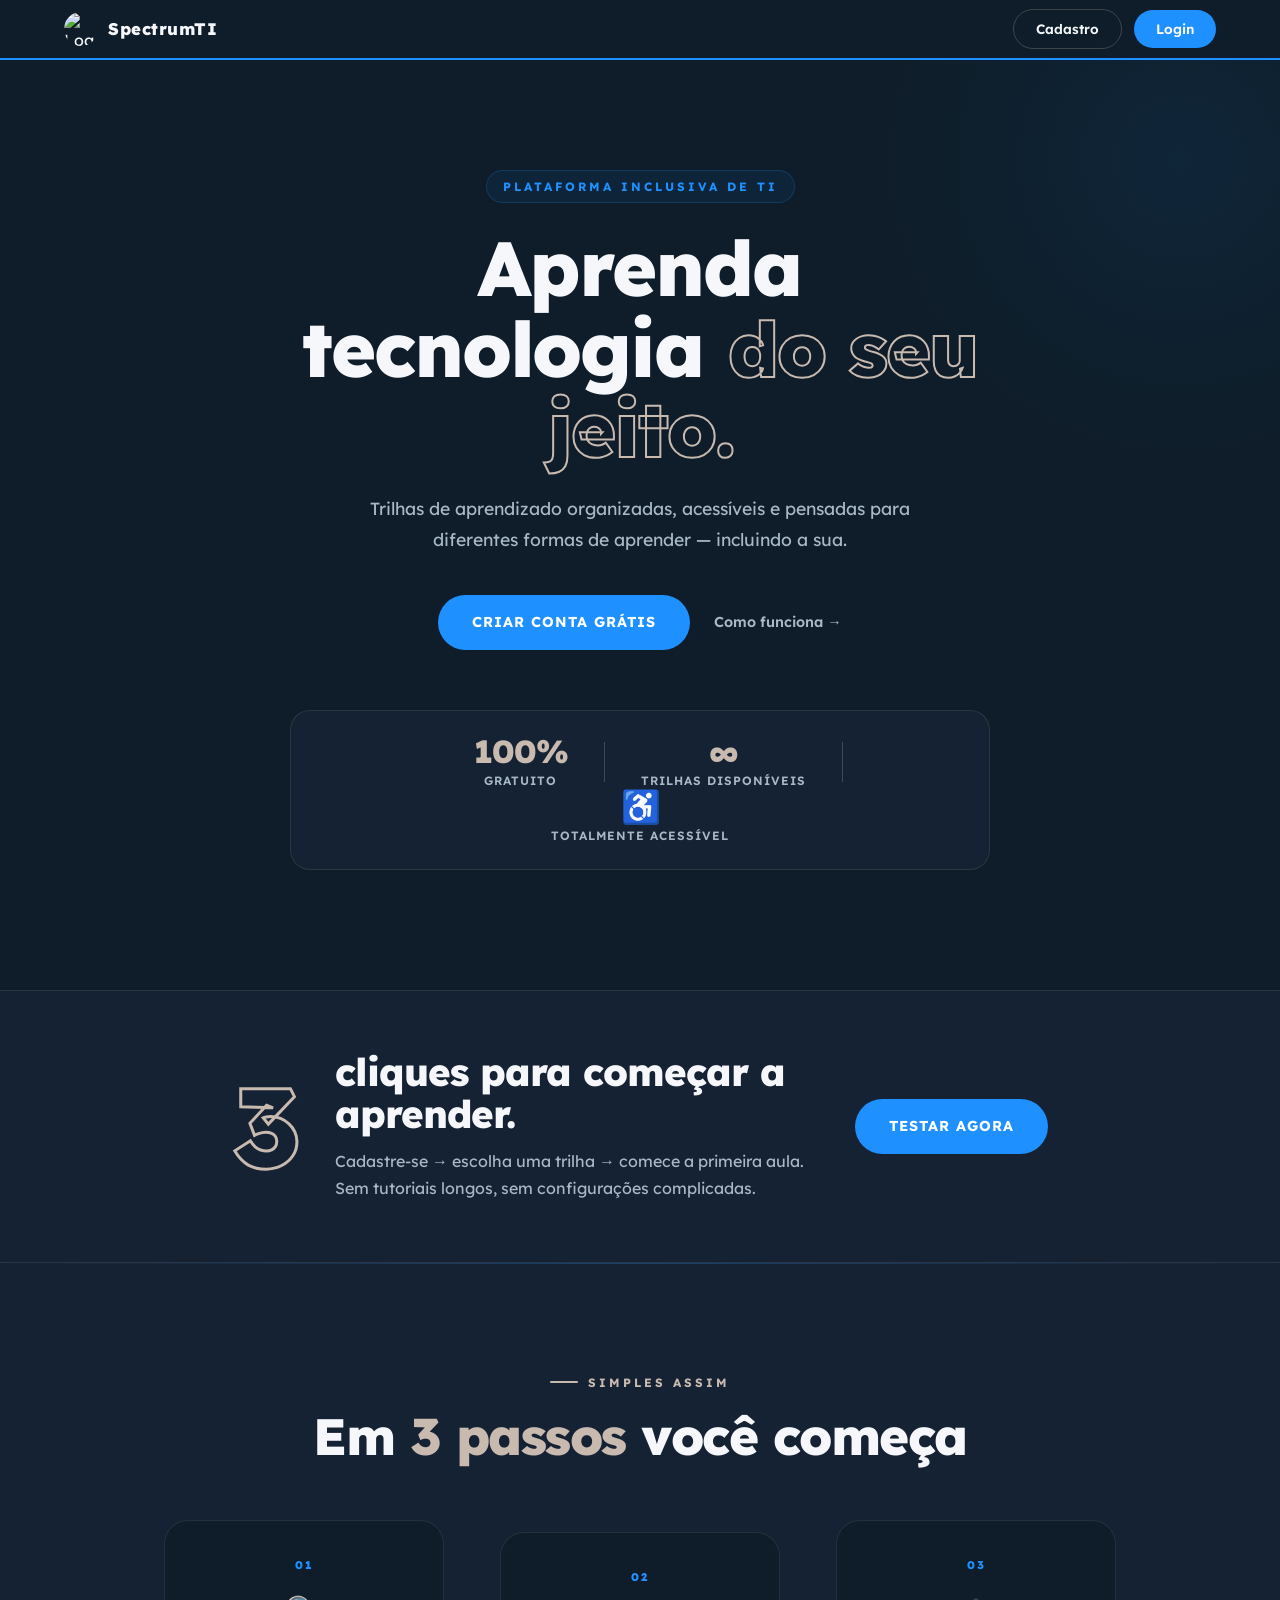
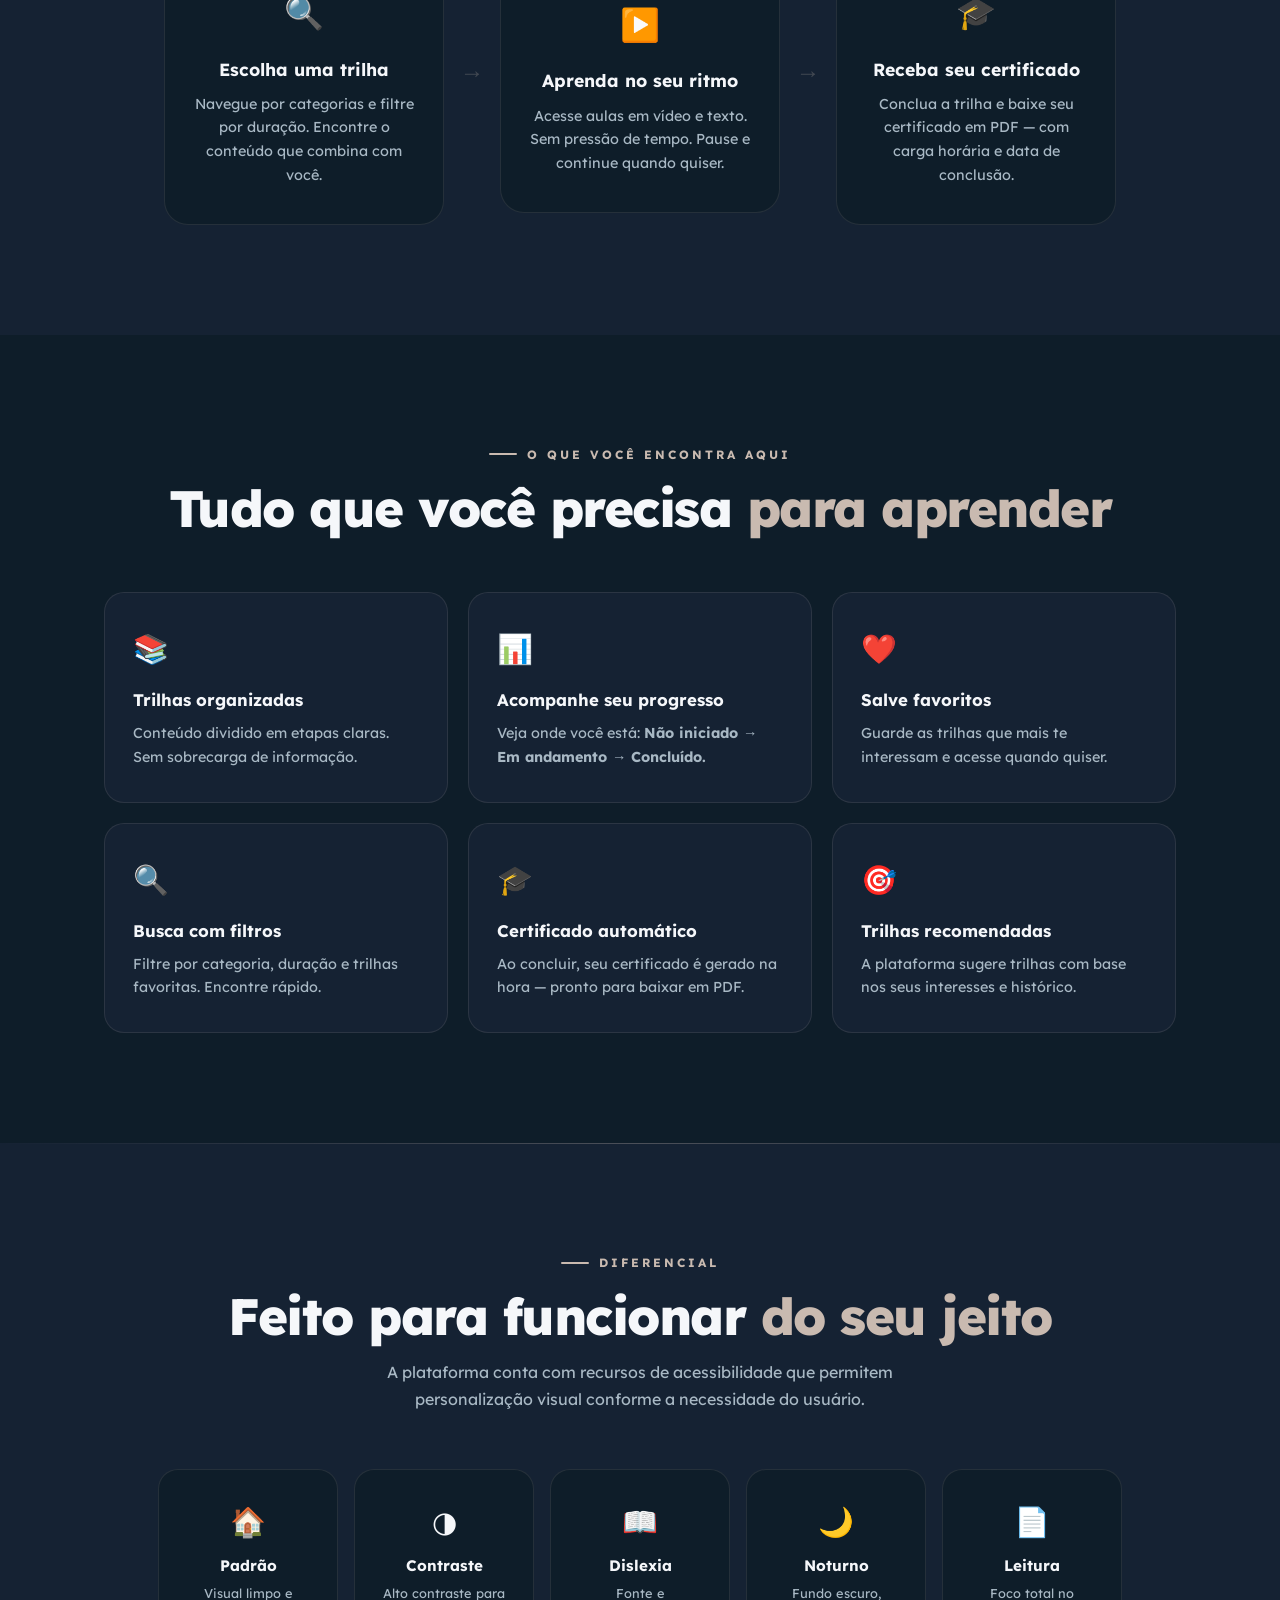
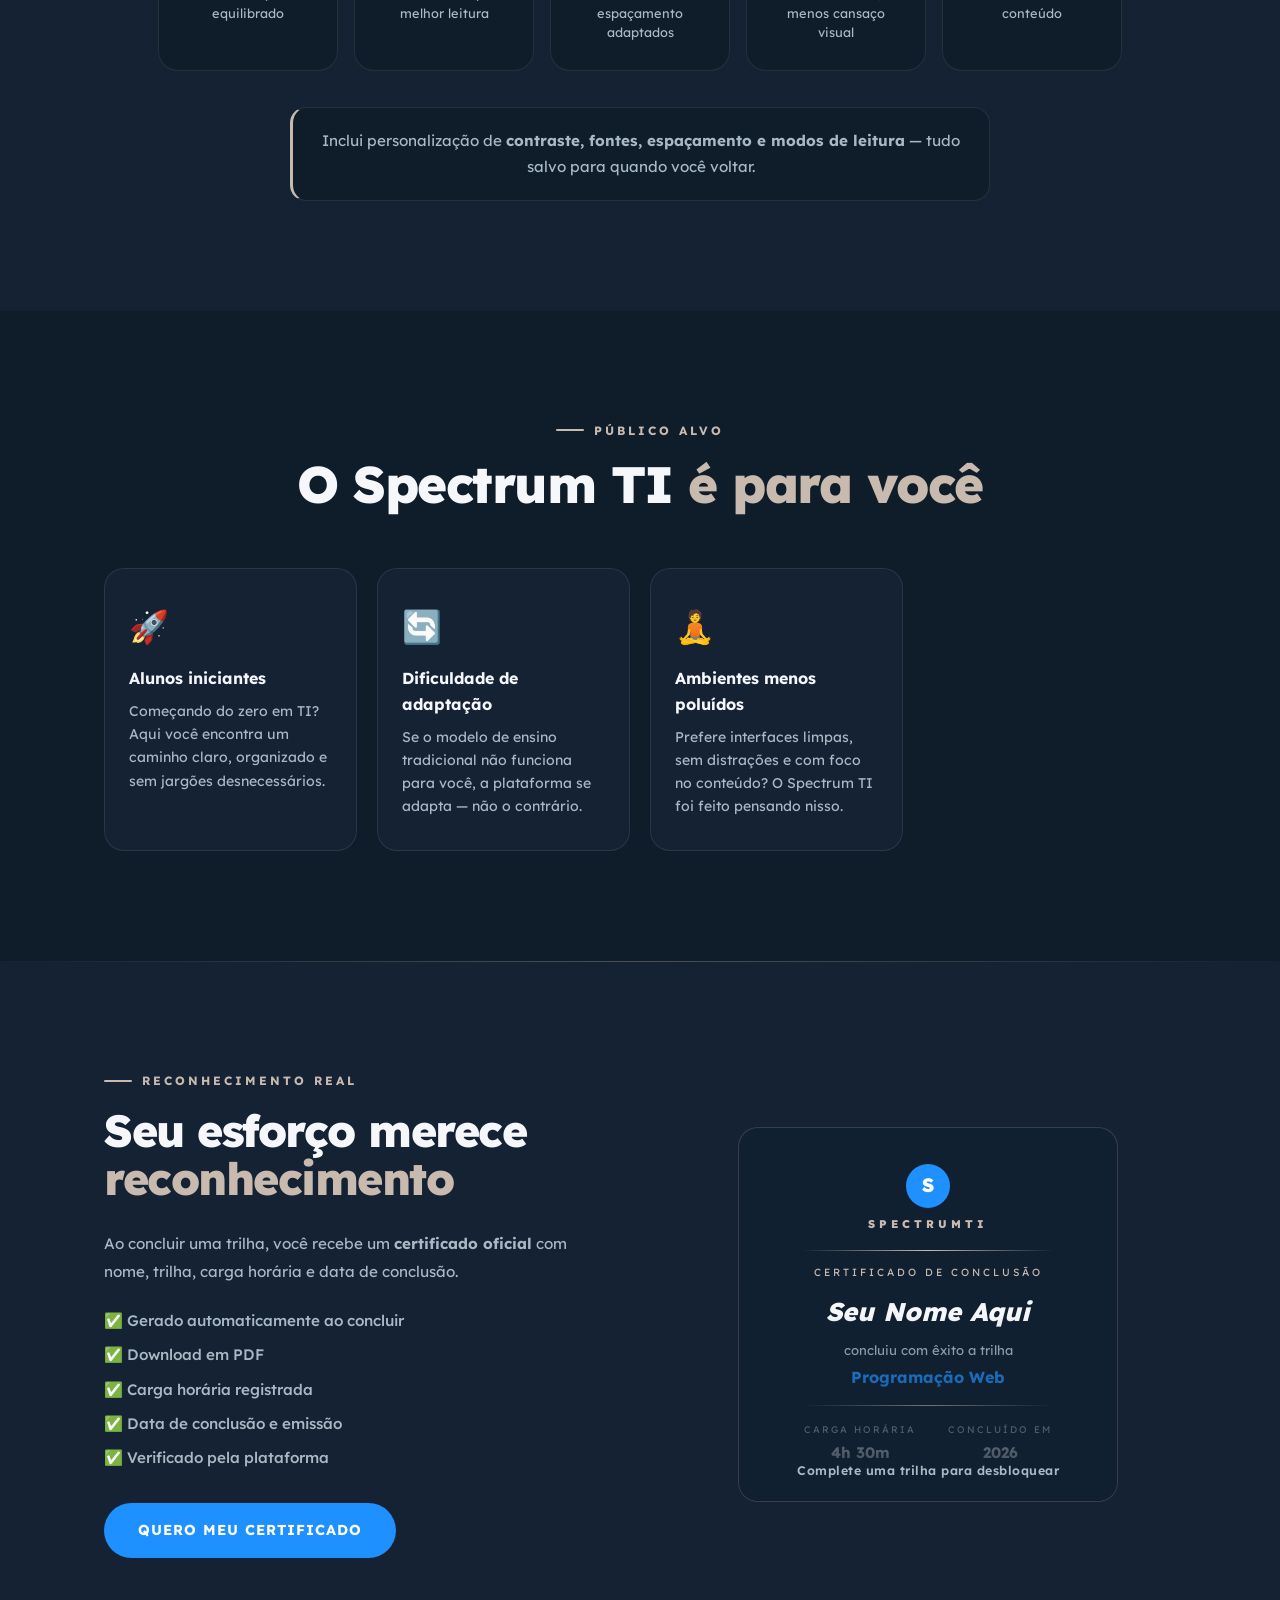
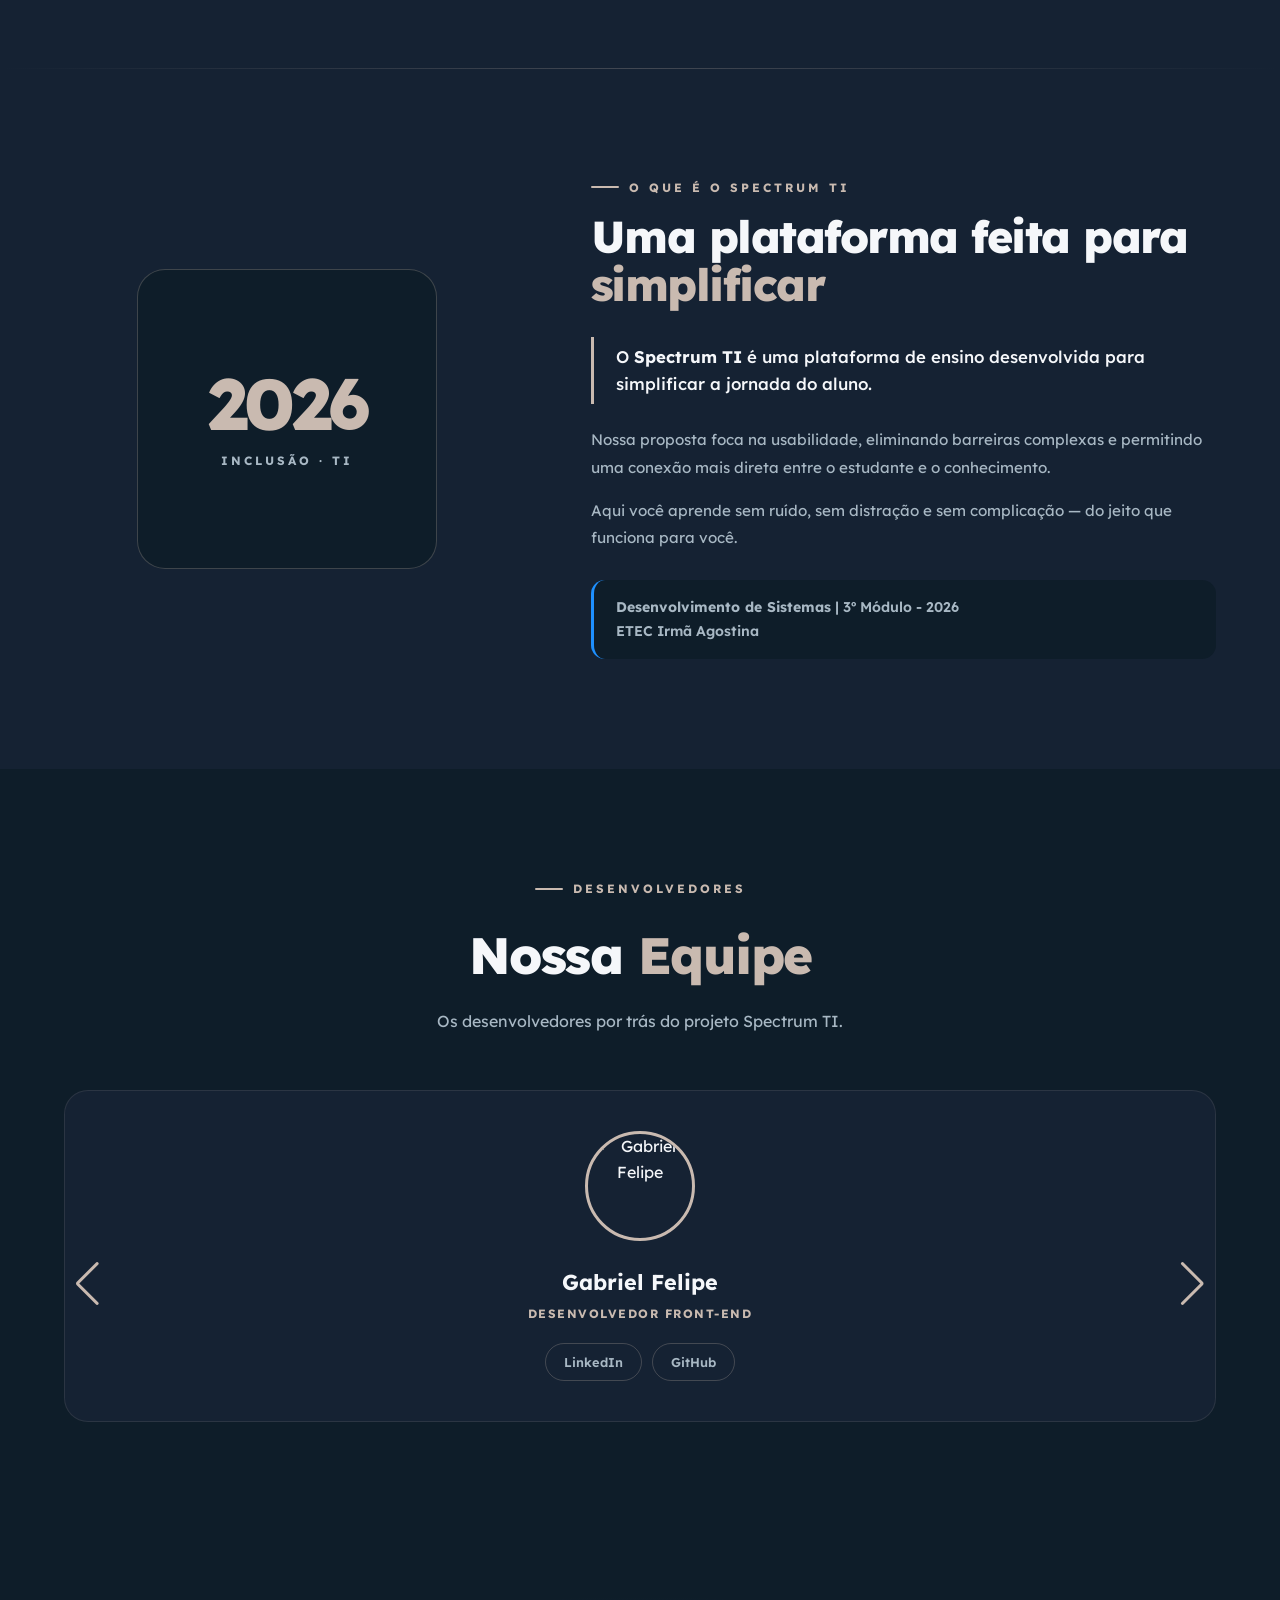
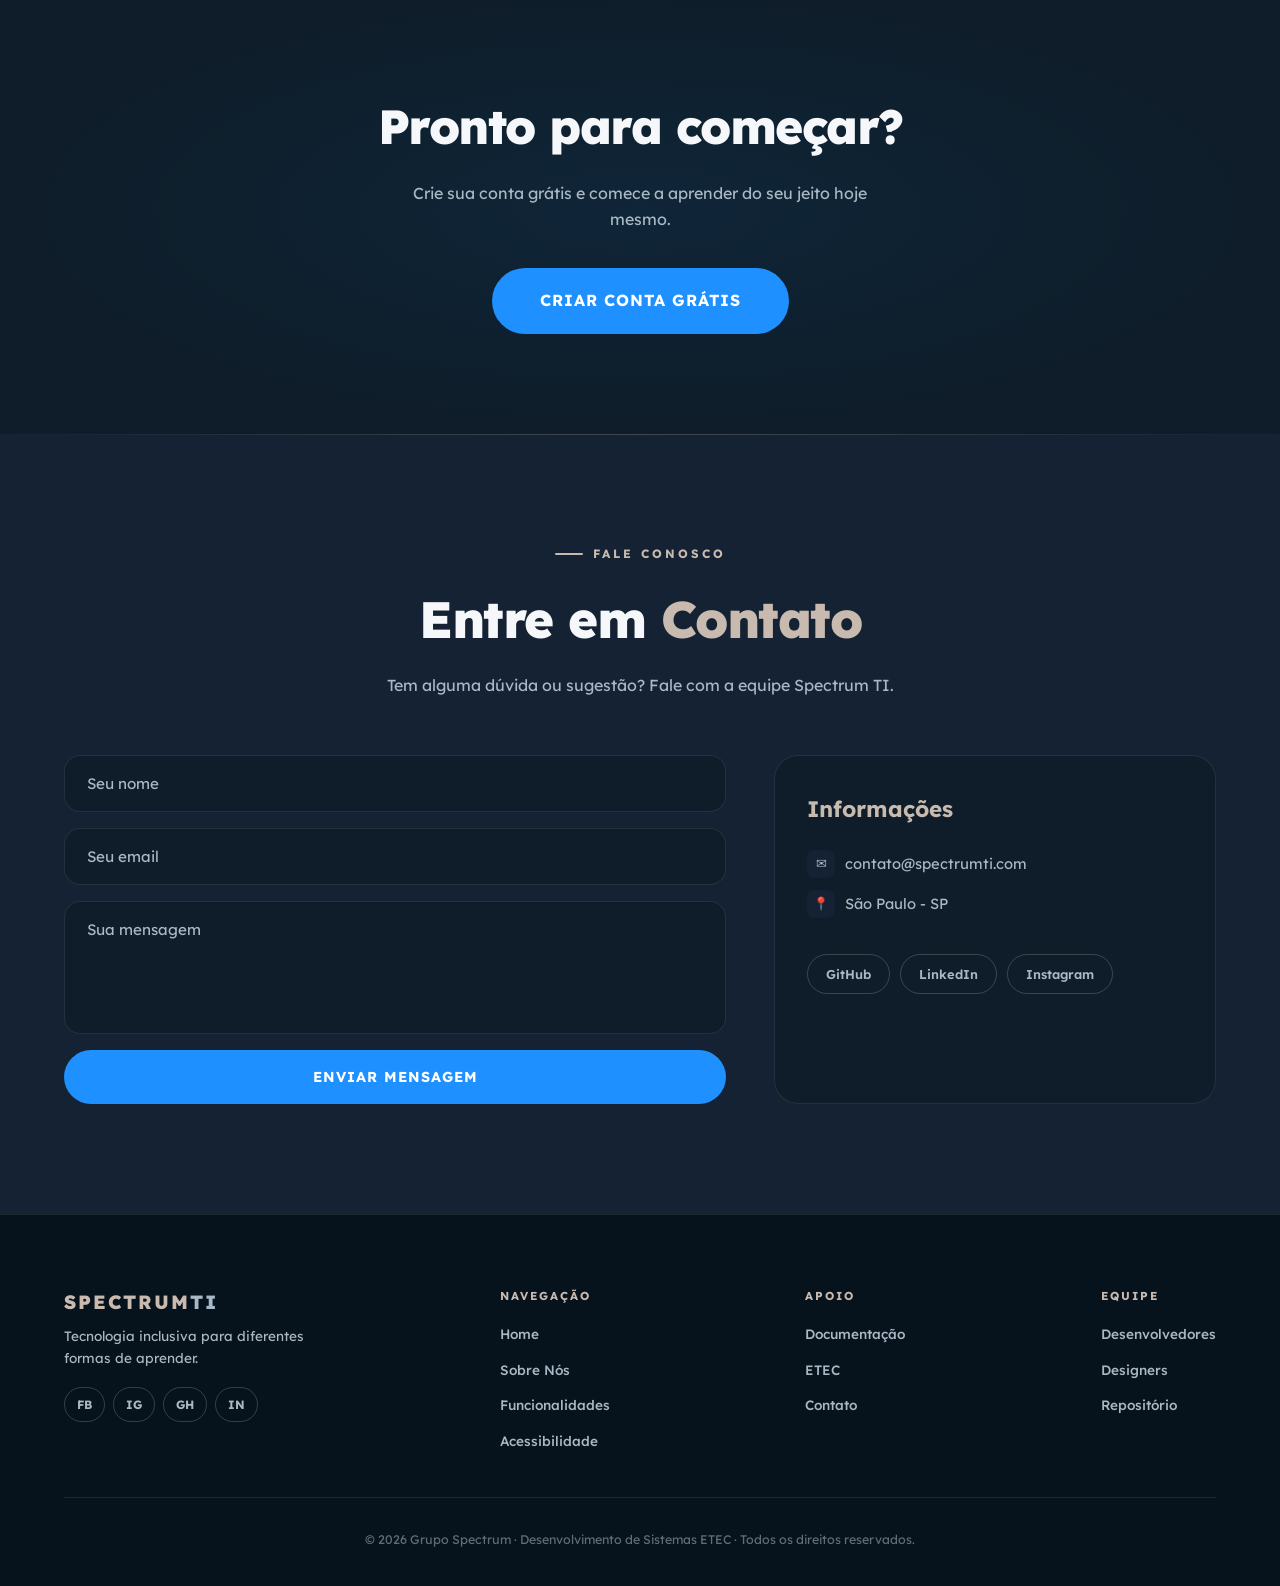
==== commit 3b35c020: "ATualizações dia 25/05" ====
--- a/index.html
+++ b/index.html
@@ -54,6 +54,20 @@
                     <span class="stat-num">♿</span>
                     <span class="stat-label">Totalmente acessível</span>
                 </div>
+            </div>
+        </div>
+    </section>
+
+    <!-- ═══ DIFERENCIAL 3 CLIQUES ═══ -->
+    <section class="diferencial-section">
+        <div class="section-inner reveal">
+            <div class="diferencial-inner">
+                <div class="diferencial-numero">3</div>
+                <div class="diferencial-texto">
+                    <h2>cliques para começar a aprender.</h2>
+                    <p>Cadastre-se → escolha uma trilha → comece a primeira aula. Sem tutoriais longos, sem configurações complicadas.</p>
+                </div>
+                <a href="html/cadastro.html" class="btn-primary">Testar agora</a>
             </div>
         </div>
     </section>
--- a/index.css
+++ b/index.css
@@ -280,6 +280,52 @@
     background: var(--border-hard);
 }
 
+/* ─── DIFERENCIAL 3 CLIQUES ─── */
+.diferencial-section {
+    padding: 60px 0;
+    background: var(--bg-soft);
+    border-top: 1px solid var(--border);
+    border-bottom: 1px solid var(--border);
+}
+
+.diferencial-inner {
+    display: flex;
+    align-items: center;
+    gap: 40px;
+    justify-content: center;
+    flex-wrap: wrap;
+    text-align: left;
+}
+
+.diferencial-numero {
+    font-size: 7rem;
+    font-weight: 800;
+    line-height: 1;
+    letter-spacing: -6px;
+    color: transparent;
+    -webkit-text-stroke: 3px var(--accent);
+    flex-shrink: 0;
+}
+
+.diferencial-texto {
+    max-width: 480px;
+}
+
+.diferencial-texto h2 {
+    font-size: clamp(1.8rem, 3vw, 2.6rem);
+    font-weight: 800;
+    letter-spacing: -1px;
+    line-height: 1.1;
+    margin-bottom: 12px;
+    color: var(--text);
+}
+
+.diferencial-texto p {
+    font-size: 1rem;
+    color: var(--text-soft);
+    line-height: 1.7;
+}
+
 /* ─── COMO FUNCIONA ─── */
 .como-funciona {
     padding: 110px 0;
